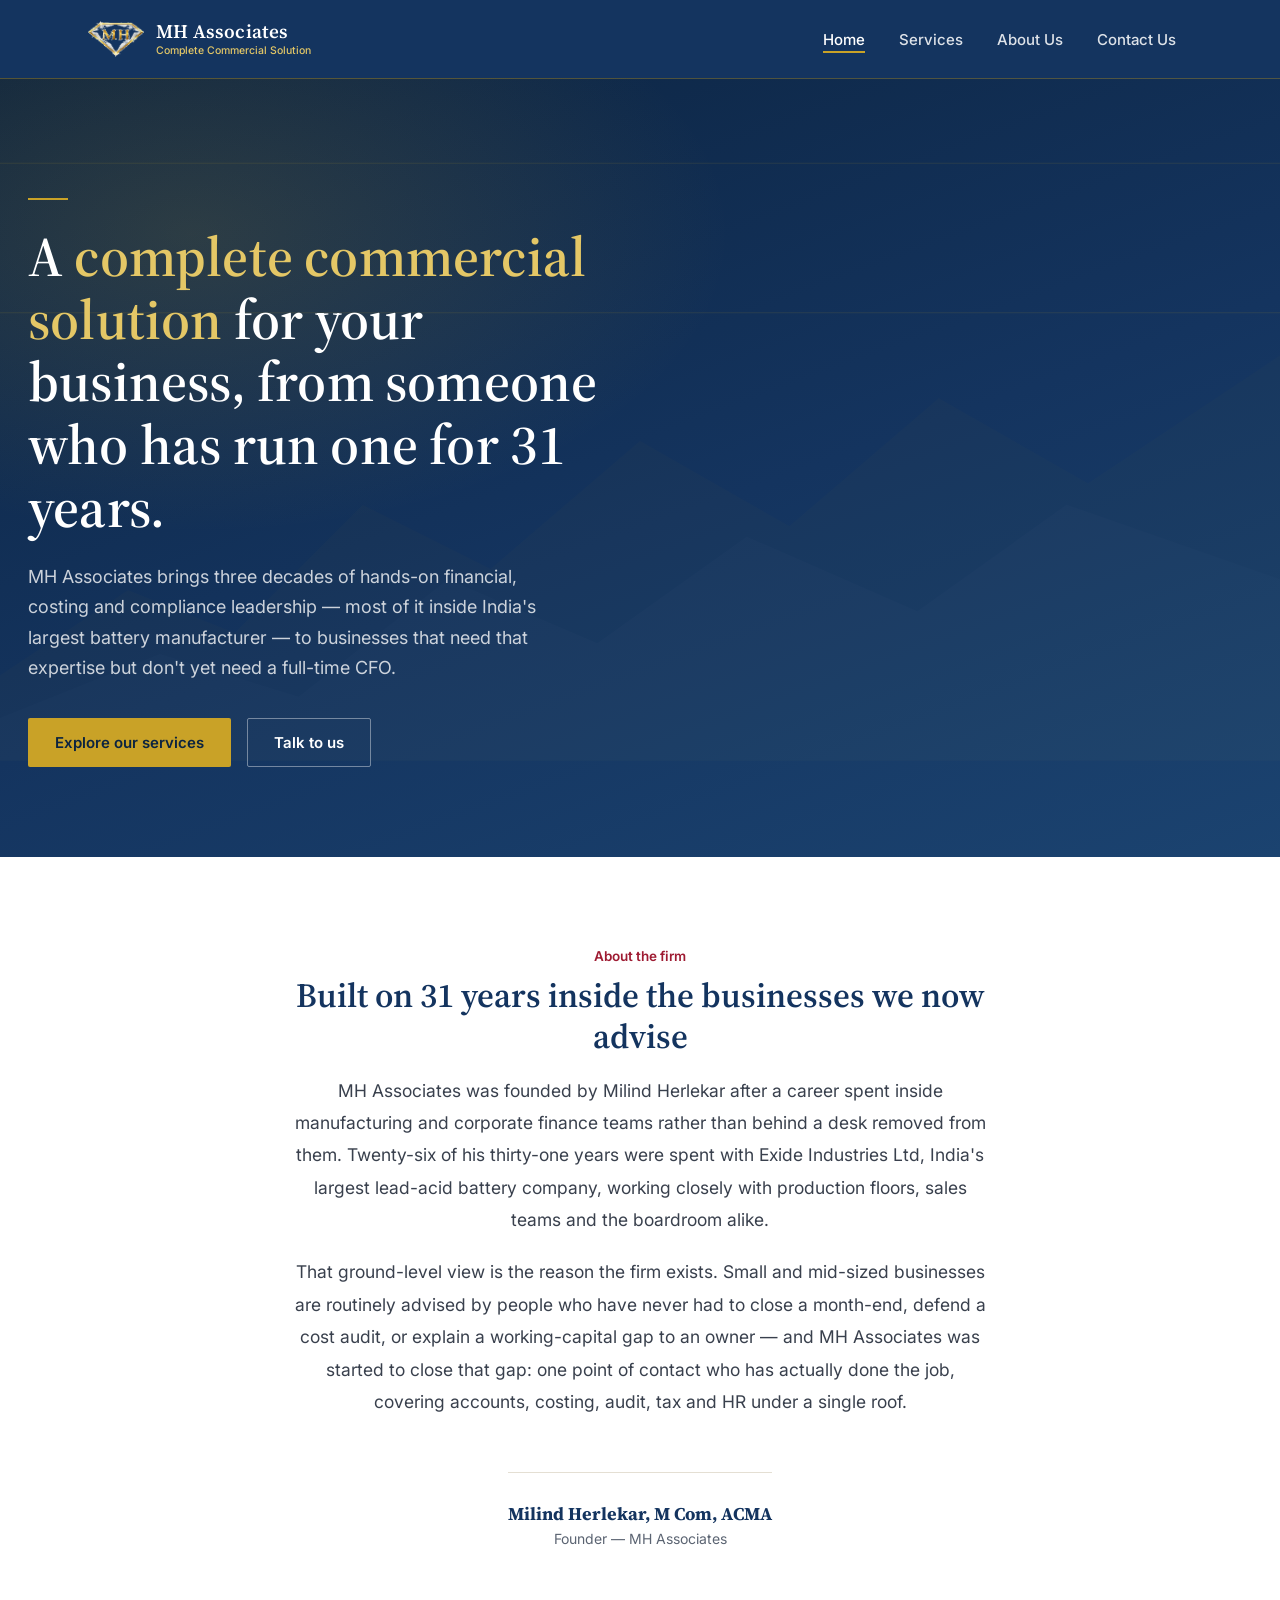
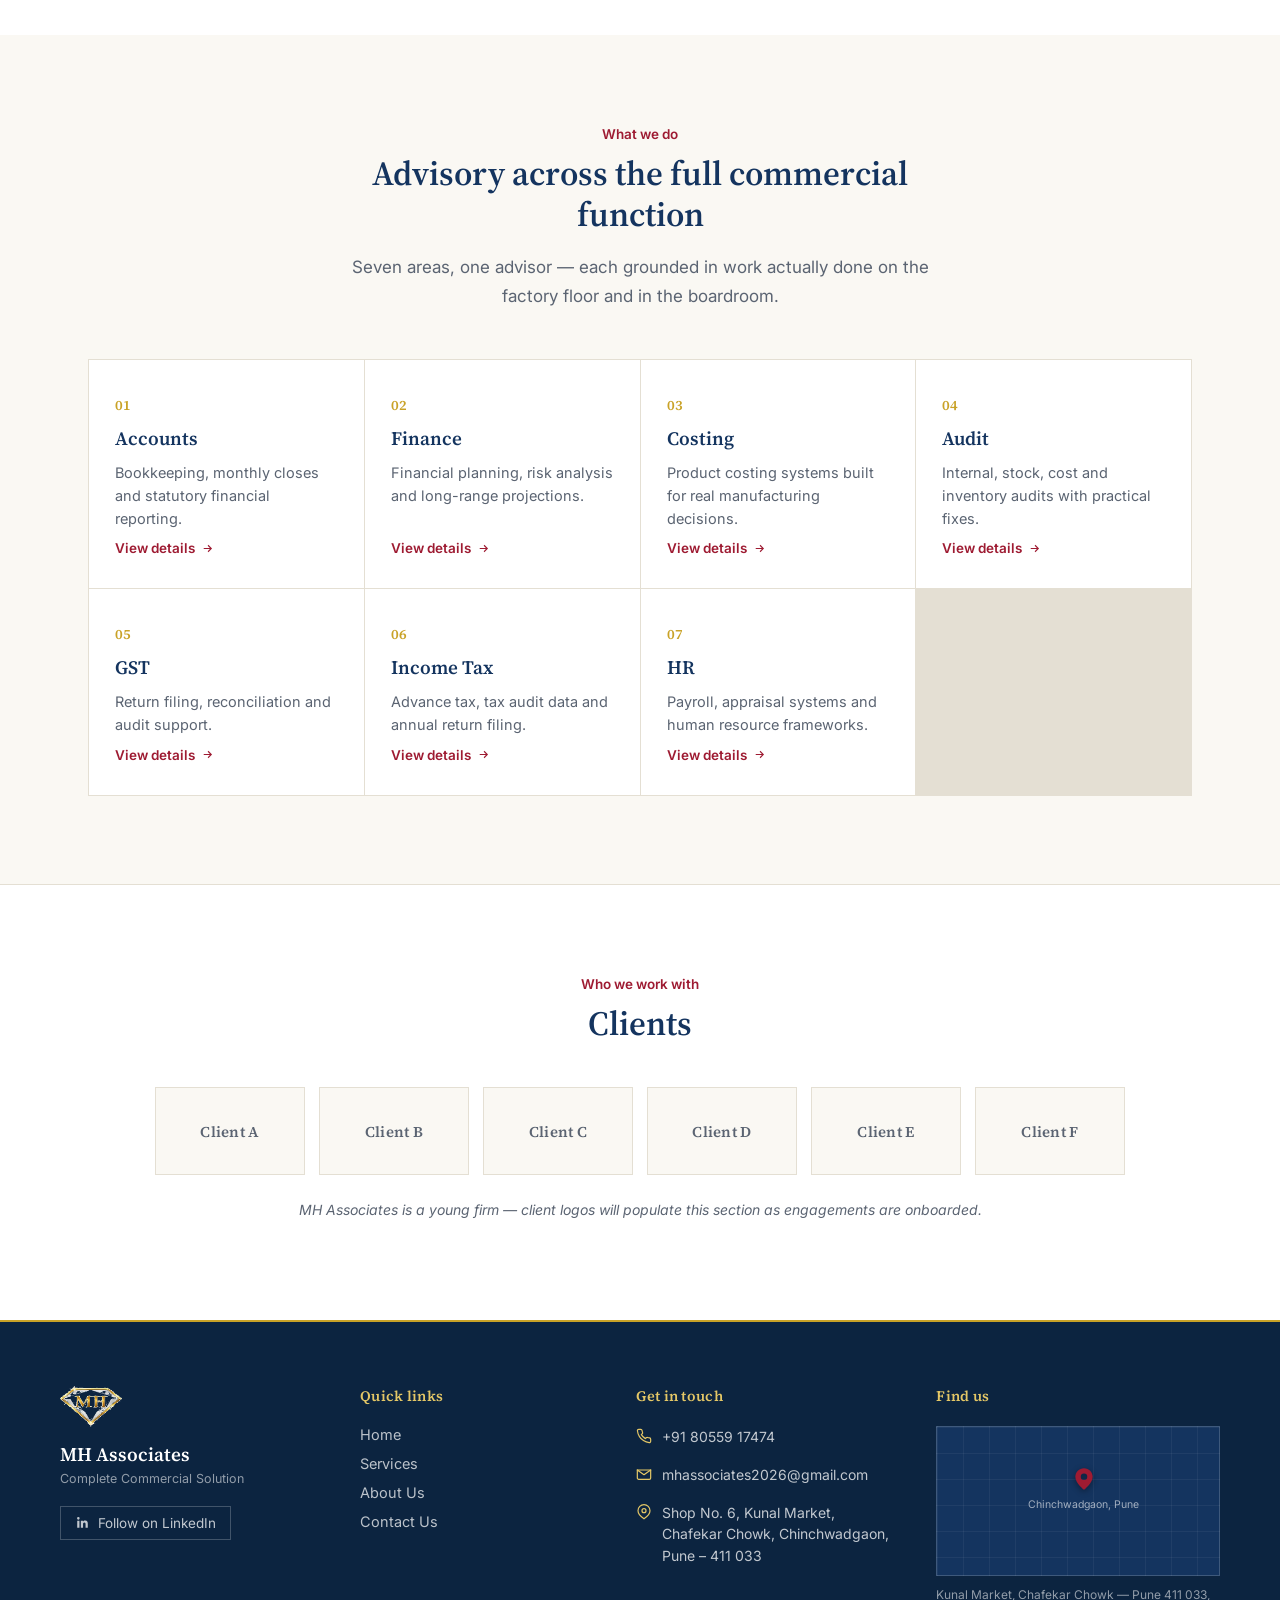
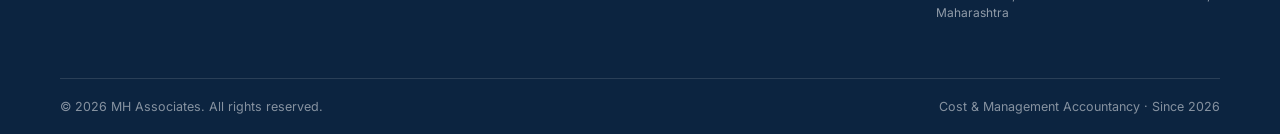
==== index.html @ 23676047 "Add files via upload" ====
<!DOCTYPE html>
<html lang="en">
<head>
<meta charset="UTF-8">
<meta name="viewport" content="width=device-width, initial-scale=1, viewport-fit=cover">
<title>MH Associates — Complete Commercial Solution</title>
<link rel="preconnect" href="https://fonts.googleapis.com">
<link rel="preconnect" href="https://fonts.gstatic.com" crossorigin>
<link href="https://fonts.googleapis.com/css2?family=Source+Serif+4:opsz,wght@8..60,400;8..60,500;8..60,600;8..60,700&family=Inter:wght@400;500;600;700&display=swap" rel="stylesheet">
<style>
  :root{
    --navy:#14345F;
    --navy-deep:#0C2440;
    --red:#9E1B32;
    --gold:#C9A227;
    --gold-light:#E4C766;
    --cream:#FAF8F3;
    --paper:#FFFFFF;
    --ink:#1F2430;
    --muted:#5B6472;
    --line:#E4DFD3;
    --serif:'Source Serif 4', Georgia, serif;
    --sans:'Inter', -apple-system, BlinkMacSystemFont, sans-serif;
    color-scheme: light;
  }
  *{box-sizing:border-box;}
  html{scroll-behavior:smooth; scroll-padding-top:88px;}
  body{
    margin:0;
    font-family:var(--sans);
    background:var(--cream);
    color:var(--ink);
    padding-top:env(safe-area-inset-top,0px);
    padding-bottom:env(safe-area-inset-bottom,0px);
  }
  img{max-width:100%; display:block;}
  a{color:inherit; text-decoration:none;}
  .container{max-width:1160px; margin:0 auto; padding:0 28px;}
  button{font-family:inherit; cursor:pointer;}

  /* ---------- HEADER ---------- */
  header.site-header{
    position:sticky; top:0; z-index:100;
    background:var(--navy);
    padding-top:env(safe-area-inset-top,0px);
    box-shadow:0 1px 0 rgba(201,162,39,.35);
  }
  .header-inner{
    display:flex; align-items:center; justify-content:space-between;
    height:78px;
  }
  .brand{display:flex; align-items:center; gap:12px;}
  .brand-mark{width:56px; height:auto; flex-shrink:0; object-fit:contain;}
  .brand-text{display:flex; flex-direction:column; line-height:1.05;}
  .brand-text .fname{font-family:var(--serif); font-weight:600; font-size:19px; color:#fff; letter-spacing:.2px;}
  .brand-text .ftag{font-size:10.5px; color:var(--gold-light); margin-top:3px; font-weight:500;}

  nav.main-nav{display:flex; align-items:center; gap:2px;}
  nav.main-nav a{
    color:rgba(255,255,255,.86);
    font-size:15px; font-weight:500;
    padding:10px 16px;
    border-radius:2px;
    position:relative;
    transition:color .18s ease;
  }
  nav.main-nav a::after{
    content:"";
    position:absolute; left:16px; right:16px; bottom:6px; height:2px;
    background:var(--gold);
    transform:scaleX(0); transform-origin:left;
    transition:transform .22s ease;
  }
  nav.main-nav a:hover{color:#fff;}
  nav.main-nav a:hover::after{transform:scaleX(1);}
  nav.main-nav a.active{color:#fff;}
  nav.main-nav a.active::after{transform:scaleX(1);}

  .nav-toggle{
    display:none; background:none; border:none; width:40px; height:40px;
    position:relative;
  }
  .nav-toggle span, .nav-toggle span::before, .nav-toggle span::after{
    content:""; position:absolute; left:8px; right:8px; height:2px; background:#fff;
    transition:transform .2s ease, opacity .2s ease;
  }
  .nav-toggle span{top:19px;}
  .nav-toggle span::before{top:-7px;}
  .nav-toggle span::after{top:7px;}
  .nav-toggle.open span{background:transparent;}
  .nav-toggle.open span::before{transform:translateY(7px) rotate(45deg);}
  .nav-toggle.open span::after{transform:translateY(-7px) rotate(-45deg);}

  @media (max-width:820px){
    nav.main-nav{
      display:flex; flex-direction:column; align-items:stretch; gap:0;
      position:absolute; top:78px; left:0; right:0;
      background:var(--navy-deep);
      max-height:0; overflow:hidden;
      transition:max-height .28s ease;
      border-top:1px solid rgba(201,162,39,.25);
    }
    nav.main-nav.open{max-height:320px;}
    nav.main-nav a{padding:16px 28px; border-bottom:1px solid rgba(255,255,255,.06);}
    nav.main-nav a::after{display:none;}
    .nav-toggle{display:block;}
  }

  /* ---------- PAGES ---------- */
  .page{display:none;}
  .page.active{display:block; animation:fadein .35s ease;}
  @keyframes fadein{from{opacity:0; transform:translateY(6px);} to{opacity:1; transform:translateY(0);}}

  section{padding:88px 0;}
  .eyebrow-free-heading{
    font-family:var(--serif); font-weight:600; color:var(--navy);
    font-size:34px; line-height:1.2; margin:0 0 18px;
  }
  .lede{color:var(--muted); font-size:17px; line-height:1.7; max-width:640px;}
  .center{text-align:center; margin-left:auto; margin-right:auto;}
  .rule-gold{width:56px; height:3px; background:var(--gold); border:none; margin:22px auto;}
  .rule-gold.left{margin-left:0;}

  /* ---------- HOME: HERO ---------- */
  .hero{
    position:relative;
    min-height:min(640px, 92vh);
    display:flex; align-items:center;
    padding:0;
    overflow:hidden;
    background:
      radial-gradient(ellipse 900px 500px at 15% 20%, rgba(201,162,39,.16), transparent 60%),
      linear-gradient(160deg, var(--navy-deep) 0%, var(--navy) 55%, #1B4370 100%);
  }
  .hero-motif{position:absolute; inset:0; opacity:.55; pointer-events:none;}
  .hero-content{position:relative; z-index:2; max-width:680px; padding:120px 28px 90px;}
  .hero-eyebrow-mark{width:40px; height:2px; background:var(--gold); margin-bottom:26px;}
  .hero h1{
    font-family:var(--serif); font-weight:600; color:#fff;
    font-size:clamp(34px, 5.4vw, 56px); line-height:1.12; margin:0 0 22px; letter-spacing:.2px;
  }
  .hero h1 em{font-style:normal; color:var(--gold-light);}
  .hero p{color:rgba(255,255,255,.78); font-size:18px; line-height:1.7; max-width:520px; margin:0 0 34px;}
  .btn-row{display:flex; gap:16px; flex-wrap:wrap;}
  .btn{
    display:inline-flex; align-items:center; gap:8px;
    padding:14px 26px; font-size:15px; font-weight:600;
    border-radius:2px; border:1px solid transparent; transition:all .2s ease;
  }
  .btn-gold{background:var(--gold); color:var(--navy-deep);}
  .btn-gold:hover{background:var(--gold-light);}
  .btn-outline{border-color:rgba(255,255,255,.4); color:#fff;}
  .btn-outline:hover{border-color:#fff; background:rgba(255,255,255,.08);}

  /* ---------- ABOUT (home strip) ---------- */
  .about-strip{background:var(--paper);}
  .about-strip .inner{max-width:760px; margin:0 auto; text-align:center;}
  .about-strip p{font-size:17.5px; line-height:1.85; color:#39404D; margin:0 0 20px;}
  .founder-line{
    margin-top:34px; padding-top:28px; border-top:1px solid var(--line);
    display:inline-flex; flex-direction:column; gap:4px;
  }
  .founder-line strong{font-family:var(--serif); color:var(--navy); font-size:18px;}
  .founder-line span{color:var(--muted); font-size:14px;}

  /* ---------- SERVICES OVERVIEW (home) ---------- */
  .services-overview{background:var(--cream);}
  .svc-grid{
    display:grid; grid-template-columns:repeat(auto-fit, minmax(220px,1fr));
    gap:1px; background:var(--line);
    border:1px solid var(--line); margin-top:48px;
  }
  .svc-card{
    background:var(--paper); padding:32px 26px;
    border-top:3px solid transparent;
    transition:border-color .2s ease, background .2s ease;
    display:flex; flex-direction:column; gap:10px;
  }
  .svc-card:hover{border-top-color:var(--gold); background:#FEFDFA;}
  .svc-num{font-family:var(--serif); color:var(--gold); font-size:14px; font-weight:600;}
  .svc-card h3{font-family:var(--serif); font-size:19px; color:var(--navy); margin:0; font-weight:600;}
  .svc-card p{font-size:14.5px; color:var(--muted); line-height:1.6; margin:0; flex-grow:1;}
  .svc-card .go{font-size:13.5px; font-weight:600; color:var(--red); display:inline-flex; align-items:center; gap:6px;}
  .svc-card .go svg{width:13px; height:13px; transition:transform .18s ease;}
  .svc-card:hover .go svg{transform:translateX(3px);}

  /* ---------- CLIENTS ---------- */
  .clients{background:var(--paper); border-top:1px solid var(--line);}
  .client-row{
    display:flex; flex-wrap:wrap; justify-content:center; gap:14px; margin-top:44px;
  }
  .client-mark{
    width:150px; height:88px; border:1px solid var(--line);
    display:flex; align-items:center; justify-content:center;
    color:var(--muted); font-family:var(--serif); font-weight:600; font-size:15px;
    background:var(--cream); letter-spacing:.3px;
  }
  .clients-note{color:var(--muted); font-size:14px; margin-top:26px; font-style:italic;}

  /* ---------- SERVICES PAGE ---------- */
  .page-hero{
    background:linear-gradient(160deg, var(--navy-deep), var(--navy));
    padding:74px 0 54px; text-align:center;
  }
  .page-hero h1{font-family:var(--serif); color:#fff; font-size:clamp(30px,4vw,44px); margin:0 0 14px; font-weight:600;}
  .page-hero p{color:rgba(255,255,255,.72); max-width:560px; margin:0 auto; font-size:16.5px; line-height:1.65;}

  .service-detail-grid{
    display:grid; grid-template-columns:260px 1fr; gap:52px; align-items:start;
  }
  @media (max-width:760px){ .service-detail-grid{grid-template-columns:1fr;} }
  .service-nav{position:sticky; top:100px; display:flex; flex-direction:column; gap:2px;}
  .service-nav button{
    text-align:left; background:none; border:none; border-left:3px solid var(--line);
    padding:11px 16px; font-size:14.5px; color:var(--muted); font-weight:500;
    transition:all .18s ease;
  }
  .service-nav button:hover{color:var(--navy); border-left-color:var(--gold-light);}
  .service-nav button.active{color:var(--navy); border-left-color:var(--red); font-weight:600; background:var(--paper);}

  .service-panel{display:none;}
  .service-panel.active{display:block; animation:fadein .3s ease;}
  .service-panel h2{font-family:var(--serif); color:var(--navy); font-size:27px; margin:0 0 8px; font-weight:600;}
  .service-panel .svc-sub{color:var(--red); font-size:13.5px; font-weight:600; margin-bottom:20px; display:block;}
  .service-panel ul{margin:0; padding:0; list-style:none; display:flex; flex-direction:column; gap:11px;}
  .service-panel li{
    padding-left:22px; position:relative; color:#39404D; font-size:15px; line-height:1.6;
  }
  .service-panel li::before{
    content:""; position:absolute; left:0; top:9px; width:6px; height:6px; background:var(--gold);
  }

  /* ---------- ABOUT US PAGE ---------- */
  .founder-grid{display:grid; grid-template-columns:280px 1fr; gap:60px; align-items:start;}
  @media (max-width:760px){ .founder-grid{grid-template-columns:1fr;} }
  .founder-photo{
    width:100%; aspect-ratio:4/5; background:linear-gradient(150deg, var(--navy), var(--navy-deep));
    display:flex; align-items:center; justify-content:center; position:relative; overflow:hidden;
    border:1px solid var(--line);
  }
  .founder-photo svg{width:62%; height:62%; opacity:.92;}
  .founder-photo::after{
    content:""; position:absolute; left:0; right:0; bottom:0; height:5px; background:var(--gold);
  }
  .founder-name{font-family:var(--serif); font-size:29px; color:var(--navy); font-weight:600; margin:0 0 4px;}
  .founder-title{color:var(--red); font-weight:600; font-size:15px; margin:0 0 26px;}
  .cred-row{display:flex; gap:28px; flex-wrap:wrap; margin:26px 0 30px; padding:22px 0; border-top:1px solid var(--line); border-bottom:1px solid var(--line);}
  .cred{display:flex; flex-direction:column; gap:2px;}
  .cred .n{font-family:var(--serif); font-size:24px; color:var(--navy); font-weight:600;}
  .cred .l{font-size:12.5px; color:var(--muted); text-transform:none;}
  .about-page-body p{font-size:16px; line-height:1.85; color:#39404D; margin:0 0 18px;}
  .expertise-list{display:grid; grid-template-columns:1fr 1fr; gap:10px 28px; margin-top:8px;}
  @media (max-width:500px){ .expertise-list{grid-template-columns:1fr;} }
  .expertise-list div{
    padding:10px 0 10px 20px; border-left:2px solid var(--gold-light); font-size:14.5px; color:#39404D;
  }

  /* ---------- CONTACT PAGE ---------- */
  .contact-grid{display:grid; grid-template-columns:1fr 1.15fr; gap:56px; align-items:start;}
  @media (max-width:820px){ .contact-grid{grid-template-columns:1fr;} }
  .contact-card{
    background:var(--paper); border:1px solid var(--line); padding:30px;
    display:flex; gap:16px; align-items:flex-start; margin-bottom:16px;
  }
  .contact-card svg{width:22px; height:22px; color:var(--red); flex-shrink:0; margin-top:2px;}
  .contact-card h4{margin:0 0 5px; font-family:var(--serif); font-size:16px; color:var(--navy); font-weight:600;}
  .contact-card p, .contact-card a{margin:0; font-size:14.5px; color:var(--muted); line-height:1.55;}
  .contact-card a:hover{color:var(--red);}

  form.msg-form{background:var(--paper); border:1px solid var(--line); padding:36px;}
  .field{margin-bottom:20px;}
  .field label{display:block; font-size:13px; font-weight:600; color:var(--navy); margin-bottom:7px;}
  .field input, .field textarea{
    width:100%; border:1px solid var(--line); background:var(--cream);
    padding:12px 14px; font-family:var(--sans); font-size:14.5px; color:var(--ink);
    transition:border-color .18s ease;
  }
  .field input:focus, .field textarea:focus{outline:none; border-color:var(--navy);}
  .field textarea{resize:vertical; min-height:110px;}
  .form-row{display:grid; grid-template-columns:1fr 1fr; gap:18px;}
  @media (max-width:480px){ .form-row{grid-template-columns:1fr;} }
  .submit-btn{
    background:var(--navy); color:#fff; border:none; padding:14px 30px; font-size:15px; font-weight:600;
    transition:background .2s ease;
  }
  .submit-btn:hover{background:var(--navy-deep);}
  .form-note{font-size:12.5px; color:var(--muted); margin-top:14px; line-height:1.6;}
  .success-msg{
    display:none; background:#F3F7EE; border:1px solid #BFD8A8; color:#3B5C22;
    padding:16px 18px; font-size:14px; margin-bottom:20px;
  }
  .success-msg.show{display:block;}

  /* ---------- FOOTER ---------- */
  footer.site-footer{background:var(--navy-deep); color:rgba(255,255,255,.82); margin-top:0;}
  .footer-top{border-top:2px solid var(--gold); }
  .footer-grid{
    display:grid; grid-template-columns:1.1fr 1fr 1.1fr 1.2fr; gap:40px;
    padding:64px 0 44px;
  }
  @media (max-width:900px){ .footer-grid{grid-template-columns:1fr 1fr; row-gap:44px;} }
  @media (max-width:520px){ .footer-grid{grid-template-columns:1fr;} }
  .footer-grid h5{
    font-family:var(--serif); font-size:14.5px; color:var(--gold-light); font-weight:600;
    margin:0 0 20px; letter-spacing:.3px;
  }
  .foot-brand-mark{width:62px; height:auto; margin-bottom:14px; object-fit:contain;}
  .foot-firm-name{font-family:var(--serif); font-size:19px; color:#fff; font-weight:600; margin-bottom:4px;}
  .foot-firm-tag{font-size:12.5px; color:rgba(255,255,255,.55); margin-bottom:20px;}
  .li-link{
    display:inline-flex; align-items:center; gap:8px; font-size:13.5px; color:rgba(255,255,255,.75);
    border:1px solid rgba(255,255,255,.22); padding:8px 14px; transition:all .18s ease;
  }
  .li-link:hover{border-color:var(--gold); color:var(--gold-light);}
  .li-link svg{width:15px; height:15px;}
  .foot-links{display:flex; flex-direction:column; gap:12px;}
  .foot-links a{font-size:14.5px; color:rgba(255,255,255,.72); transition:color .18s ease;}
  .foot-links a:hover{color:var(--gold-light);}
  .foot-contact-item{display:flex; gap:10px; margin-bottom:16px; align-items:flex-start;}
  .foot-contact-item svg{width:16px; height:16px; color:var(--gold-light); flex-shrink:0; margin-top:2px;}
  .foot-contact-item a, .foot-contact-item span{font-size:14px; color:rgba(255,255,255,.75); line-height:1.55;}
  .foot-map{
    border:1px solid rgba(255,255,255,.18); height:150px; position:relative; overflow:hidden;
    background:
      linear-gradient(rgba(255,255,255,.05) 1px, transparent 1px) 0 0/26px 26px,
      linear-gradient(90deg, rgba(255,255,255,.05) 1px, transparent 1px) 0 0/26px 26px,
      var(--navy);
  }
  .foot-map .pin{
    position:absolute; left:52%; top:46%; transform:translate(-50%,-100%);
  }
  .foot-map .pin svg{width:26px; height:26px; color:var(--red); filter:drop-shadow(0 2px 3px rgba(0,0,0,.4));}
  .foot-map .pin-label{
    position:absolute; left:50%; top:100%; transform:translateX(-50%);
    font-size:10.5px; white-space:nowrap; color:rgba(255,255,255,.6); margin-top:2px;
  }
  .foot-map-caption{font-size:12px; color:rgba(255,255,255,.55); margin-top:10px; line-height:1.5;}
  .footer-bottom{
    border-top:1px solid rgba(255,255,255,.12); padding:20px 0;
    display:flex; justify-content:space-between; flex-wrap:wrap; gap:10px;
    font-size:12.5px; color:rgba(255,255,255,.5);
  }

  @media (max-width:600px){
    section{padding:60px 0;}
    .hero-content{padding:100px 22px 70px;}
  }
</style>
</head>
<body>

<!-- ============ HEADER ============ -->
<header class="site-header">
  <div class="container header-inner">
    <a href="#/home" class="brand" data-link>
      <img class="brand-mark" src="[data-uri]" alt="MH Associates logo">
      <span class="brand-text">
        <span class="fname">MH Associates</span>
        <span class="ftag">Complete Commercial Solution</span>
      </span>
    </a>

    <button class="nav-toggle" id="navToggle" aria-label="Toggle navigation"><span></span></button>

    <nav class="main-nav" id="mainNav">
      <a href="#/home" data-link data-page="home">Home</a>
      <a href="#/services" data-link data-page="services">Services</a>
      <a href="#/about" data-link data-page="about">About Us</a>
      <a href="#/contact" data-link data-page="contact">Contact Us</a>
    </nav>
  </div>
</header>

<main>

  <!-- ============ HOME PAGE ============ -->
  <div class="page" id="page-home">

    <section class="hero" style="padding:0;">
      <svg class="hero-motif" viewBox="0 0 1200 640" preserveAspectRatio="xMidYMid slice" xmlns="http://www.w3.org/2000/svg">
        <g opacity="0.5">
          <path d="M0 560 L120 480 L220 520 L340 400 L460 460 L600 340 L740 420 L880 300 L1020 380 L1200 260 L1200 640 L0 640 Z" fill="rgba(201,162,39,0.08)"/>
          <path d="M0 600 L150 540 L280 580 L420 470 L560 530 L700 430 L860 500 L1000 400 L1200 470 L1200 640 L0 640 Z" fill="rgba(255,255,255,0.04)"/>
        </g>
        <g stroke="rgba(201,162,39,0.22)" stroke-width="1">
          <line x1="0" y1="80" x2="1200" y2="80"/>
          <line x1="0" y1="220" x2="1200" y2="220"/>
        </g>
      </svg>
      <div class="hero-content">
        <div class="hero-eyebrow-mark"></div>
        <h1>A <em>complete commercial solution</em> for your business, from someone who has run one for 31 years.</h1>
        <p>MH Associates brings three decades of hands-on financial, costing and compliance leadership — most of it inside India's largest battery manufacturer — to businesses that need that expertise but don't yet need a full-time CFO.</p>
        <div class="btn-row">
          <a href="#/services" data-link class="btn btn-gold">Explore our services</a>
          <a href="#/contact" data-link class="btn btn-outline">Talk to us</a>
        </div>
      </div>
    </section>

    <section class="about-strip">
      <div class="container inner">
        <span style="color:var(--red); font-weight:600; font-size:13.5px;">About the firm</span>
        <h2 class="eyebrow-free-heading" style="margin-top:10px;">Built on 31 years inside the businesses we now advise</h2>
        <p>MH Associates was founded by Milind Herlekar after a career spent inside manufacturing and corporate finance teams rather than behind a desk removed from them. Twenty-six of his thirty-one years were spent with Exide Industries Ltd, India's largest lead-acid battery company, working closely with production floors, sales teams and the boardroom alike.</p>
        <p>That ground-level view is the reason the firm exists. Small and mid-sized businesses are routinely advised by people who have never had to close a month-end, defend a cost audit, or explain a working-capital gap to an owner — and MH Associates was started to close that gap: one point of contact who has actually done the job, covering accounts, costing, audit, tax and HR under a single roof.</p>
        <div class="founder-line">
          <strong>Milind Herlekar, M Com, ACMA</strong>
          <span>Founder — MH Associates</span>
        </div>
      </div>
    </section>

    <section class="services-overview">
      <div class="container">
        <div class="center" style="max-width:600px;">
          <span style="color:var(--red); font-weight:600; font-size:13.5px;">What we do</span>
          <h2 class="eyebrow-free-heading" style="margin-top:10px;">Advisory across the full commercial function</h2>
          <p class="lede center">Seven areas, one advisor — each grounded in work actually done on the factory floor and in the boardroom.</p>
        </div>
        <div class="svc-grid" id="homeServiceGrid"></div>
      </div>
    </section>

    <section class="clients">
      <div class="container center">
        <span style="color:var(--red); font-weight:600; font-size:13.5px;">Who we work with</span>
        <h2 class="eyebrow-free-heading" style="margin-top:10px;">Clients</h2>
        <div class="client-row" id="clientRow"></div>
        <p class="clients-note">MH Associates is a young firm — client logos will populate this section as engagements are onboarded.</p>
      </div>
    </section>

  </div>

  <!-- ============ SERVICES PAGE ============ -->
  <div class="page" id="page-services">
    <div class="page-hero">
      <div class="container">
        <h1>Advisory services</h1>
        <p>Seven functional areas, covered end to end — from day-to-day bookkeeping to board-level financial strategy.</p>
      </div>
    </div>
    <section>
      <div class="container service-detail-grid">
        <div class="service-nav" id="serviceNav"></div>
        <div id="servicePanels"></div>
      </div>
    </section>
  </div>

  <!-- ============ ABOUT US PAGE ============ -->
  <div class="page" id="page-about">
    <div class="page-hero">
      <div class="container">
        <h1>About the founder</h1>
        <p>Three decades of industrial and commercial experience, now available to businesses that need it most.</p>
      </div>
    </div>
    <section>
      <div class="container founder-grid">
        <div>
          <div class="founder-photo">
            <svg viewBox="0 0 100 100" fill="none" xmlns="http://www.w3.org/2000/svg">
              <circle cx="50" cy="38" r="18" stroke="#E4C766" stroke-width="2.5"/>
              <path d="M18 92 C18 68 32 56 50 56 C68 56 82 68 82 92" stroke="#E4C766" stroke-width="2.5" fill="none"/>
            </svg>
          </div>
        </div>
        <div class="about-page-body">
          <h2 class="founder-name">Milind Herlekar</h2>
          <p class="founder-title">Founder, MH Associates — Cost &amp; Management Accountant (CMA)</p>

          <div class="cred-row">
            <div class="cred"><span class="n">31+</span><span class="l">years of industrial &amp; commercial experience</span></div>
            <div class="cred"><span class="n">26</span><span class="l">years with Exide Industries Ltd</span></div>
            <div class="cred"><span class="n">M Com</span><span class="l">postgraduate in Commerce</span></div>
            <div class="cred"><span class="n">ACMA</span><span class="l">Institute of Cost Accountants of India</span></div>
          </div>

          <p>Milind Herlekar is a postgraduate in Commerce (M Com) and a member of the Institute of Cost Accountants of India (CMA), with more than 31 years of industrial and commercial experience — the majority of it with listed entities, including 26 years with Exide Industries Ltd, India's number one lead-acid battery company.</p>
          <p>Across that career, he worked closely with manufacturing, sales and corporate teams simultaneously, building a practical, ground-level understanding of how each function actually operates — not just how it appears on a balance sheet. MH Associates was founded to bring that same closeness to the businesses it advises.</p>

          <h3 style="font-family:var(--serif); color:var(--navy); font-size:19px; margin:34px 0 6px;">Areas of expertise</h3>
          <div class="expertise-list">
            <div>Financial accounting &amp; statutory audit</div>
            <div>Product costing &amp; cost control</div>
            <div>Internal audit &amp; internal controls</div>
            <div>Stock audit &amp; inventory control</div>
            <div>Cost audit &amp; compliance</div>
            <div>Financial planning &amp; analysis</div>
            <div>GST &amp; income tax</div>
            <div>Corporate MIS &amp; management dashboards</div>
            <div>SWOT analysis &amp; strategic planning</div>
            <div>Vision-to-KRA execution</div>
            <div>Human resource functions</div>
            <div>Customised commercial assignments</div>
          </div>
        </div>
      </div>
    </section>
  </div>

  <!-- ============ CONTACT PAGE ============ -->
  <div class="page" id="page-contact">
    <div class="page-hero">
      <div class="container">
        <h1>Contact us</h1>
        <p>Tell us a little about your business and what you need — we typically respond within a working day.</p>
      </div>
    </div>
    <section>
      <div class="container contact-grid">
        <div>
          <div class="contact-card">
            <svg viewBox="0 0 24 24" fill="none" stroke="currentColor" stroke-width="1.8"><path d="M22 16.92v3a2 2 0 0 1-2.18 2 19.79 19.79 0 0 1-8.63-3.07 19.5 19.5 0 0 1-6-6 19.79 19.79 0 0 1-3.07-8.67A2 2 0 0 1 4.11 2h3a2 2 0 0 1 2 1.72c.127.96.362 1.903.7 2.81a2 2 0 0 1-.45 2.11L8.09 9.91a16 16 0 0 0 6 6l1.27-1.27a2 2 0 0 1 2.11-.45c.907.338 1.85.573 2.81.7A2 2 0 0 1 22 16.92z"/></svg>
            <div>
              <h4>Phone</h4>
              <a href="tel:+918055917474">+91 80559 17474</a>
            </div>
          </div>
          <div class="contact-card">
            <svg viewBox="0 0 24 24" fill="none" stroke="currentColor" stroke-width="1.8"><path d="M4 4h16v16H4z" stroke="none"/><path d="M22 6l-10 7L2 6" stroke-linecap="round" stroke-linejoin="round"/><path d="M2 6h20v12a2 2 0 0 1-2 2H4a2 2 0 0 1-2-2V6z"/></svg>
            <div>
              <h4>Email</h4>
              <a href="mailto:mhassociates2026@gmail.com">mhassociates2026@gmail.com</a>
            </div>
          </div>
          <div class="contact-card">
            <svg viewBox="0 0 24 24" fill="none" stroke="currentColor" stroke-width="1.8"><path d="M21 10c0 6-9 12-9 12s-9-6-9-12a9 9 0 0 1 18 0z"/><circle cx="12" cy="10" r="3"/></svg>
            <div>
              <h4>Office</h4>
              <p>Shop Number 6, Kunal Market, Chafekar Chowk, Chinchwadgaon, Pune – 411 033</p>
            </div>
          </div>
        </div>

        <form class="msg-form" id="contactForm">
          <div class="success-msg" id="successMsg">Thanks — your message has been prepared. Your email app should now be open to send it through to us.</div>
          <div class="form-row">
            <div class="field">
              <label for="cf-name">Full name</label>
              <input type="text" id="cf-name" required placeholder="Your name">
            </div>
            <div class="field">
              <label for="cf-phone">Mobile number</label>
              <input type="tel" id="cf-phone" required placeholder="+91 XXXXX XXXXX">
            </div>
          </div>
          <div class="field">
            <label for="cf-email">Email address</label>
            <input type="email" id="cf-email" required placeholder="you@company.com">
          </div>
          <div class="field">
            <label for="cf-msg">Your query</label>
            <textarea id="cf-msg" required placeholder="Tell us briefly what you need help with"></textarea>
          </div>
          <button type="submit" class="submit-btn">Send message</button>
          <p class="form-note">This form opens your email app with the details pre-filled, addressed to mhassociates2026@gmail.com — nothing is sent from this page directly.</p>
        </form>
      </div>
    </section>
  </div>

</main>

<!-- ============ FOOTER ============ -->
<footer class="site-footer">
  <div class="footer-top">
    <div class="container footer-grid">

      <div>
        <img class="foot-brand-mark" src="[data-uri]" alt="MH Associates logo">
        <div class="foot-firm-name">MH Associates</div>
        <div class="foot-firm-tag">Complete Commercial Solution</div>
        <a href="https://www.linkedin.com" target="_blank" rel="noopener" class="li-link">
          <svg viewBox="0 0 24 24" fill="currentColor"><path d="M20.45 20.45h-3.55v-5.57c0-1.33-.02-3.04-1.85-3.04-1.86 0-2.15 1.45-2.15 2.95v5.66H9.35V9h3.41v1.56h.05c.48-.9 1.64-1.85 3.37-1.85 3.6 0 4.27 2.37 4.27 5.45v6.29zM5.34 7.43a2.06 2.06 0 1 1 0-4.12 2.06 2.06 0 0 1 0 4.12zM7.12 20.45H3.56V9h3.56v11.45z"/></svg>
          Follow on LinkedIn
        </a>
      </div>

      <div>
        <h5>Quick links</h5>
        <div class="foot-links">
          <a href="#/home" data-link>Home</a>
          <a href="#/services" data-link>Services</a>
          <a href="#/about" data-link>About Us</a>
          <a href="#/contact" data-link>Contact Us</a>
        </div>
      </div>

      <div>
        <h5>Get in touch</h5>
        <div class="foot-contact-item">
          <svg viewBox="0 0 24 24" fill="none" stroke="currentColor" stroke-width="1.8"><path d="M22 16.92v3a2 2 0 0 1-2.18 2 19.79 19.79 0 0 1-8.63-3.07 19.5 19.5 0 0 1-6-6 19.79 19.79 0 0 1-3.07-8.67A2 2 0 0 1 4.11 2h3a2 2 0 0 1 2 1.72c.127.96.362 1.903.7 2.81a2 2 0 0 1-.45 2.11L8.09 9.91a16 16 0 0 0 6 6l1.27-1.27a2 2 0 0 1 2.11-.45c.907.338 1.85.573 2.81.7A2 2 0 0 1 22 16.92z"/></svg>
          <a href="tel:+918055917474">+91 80559 17474</a>
        </div>
        <div class="foot-contact-item">
          <svg viewBox="0 0 24 24" fill="none" stroke="currentColor" stroke-width="1.8"><path d="M22 6l-10 7L2 6" stroke-linecap="round" stroke-linejoin="round"/><path d="M2 6h20v12a2 2 0 0 1-2 2H4a2 2 0 0 1-2-2V6z"/></svg>
          <a href="mailto:mhassociates2026@gmail.com">mhassociates2026@gmail.com</a>
        </div>
        <div class="foot-contact-item">
          <svg viewBox="0 0 24 24" fill="none" stroke="currentColor" stroke-width="1.8"><path d="M21 10c0 6-9 12-9 12s-9-6-9-12a9 9 0 0 1 18 0z"/><circle cx="12" cy="10" r="3"/></svg>
          <span>Shop No. 6, Kunal Market, Chafekar Chowk, Chinchwadgaon, Pune – 411 033</span>
        </div>
      </div>

      <div>
        <h5>Find us</h5>
        <div class="foot-map">
          <div class="pin">
            <svg viewBox="0 0 24 24" fill="currentColor"><path d="M12 2C7.6 2 4 5.6 4 10c0 6 8 12 8 12s8-6 8-12c0-4.4-3.6-8-8-8zm0 11a3 3 0 1 1 0-6 3 3 0 0 1 0 6z"/></svg>
            <div class="pin-label">Chinchwadgaon, Pune</div>
          </div>
        </div>
        <p class="foot-map-caption">Kunal Market, Chafekar Chowk — Pune 411 033, Maharashtra</p>
      </div>

    </div>
  </div>
  <div class="container footer-bottom">
    <span>© <span id="year"></span> MH Associates. All rights reserved.</span>
    <span>Cost &amp; Management Accountancy · Since 2026</span>
  </div>
</footer>

<script>
  // ---------- Data ----------
  const services = [
    {
      id: "accounts", num:"01", name:"Accounts",
      short:"Bookkeeping, monthly closes and statutory financial reporting.",
      body: [
        "Maintenance of accounting records",
        "Finalisation of monthly accounts",
        "Compiling monthly Profit & Loss Account, Balance Sheet and Cash Flow",
        "Review of cash-credit / term-loan usage and other treasury operations",
        "Support through statutory audit"
      ]
    },
    {
      id: "finance", num:"02", name:"Finance",
      short:"Financial planning, risk analysis and long-range projections.",
      body: [
        "Critical review of the organisation's financial position",
        "Identification of risks through financial analysis tools",
        "Time-bound action plans to mitigate identified risks",
        "Implementation and periodic review against targets",
        "Financial projections for the next 5 years",
        "SWOT analysis and vision-to-KRA execution planning"
      ]
    },
    {
      id: "costing", num:"03", name:"Costing",
      short:"Product costing systems built for real manufacturing decisions.",
      body: [
        "Identifying requirements for a product costing system",
        "Costing system implementation",
        "Compiling product-wise manufacturing cost",
        "Compiling product-wise profitability for management decisions",
        "Identifying cost-control areas and corresponding measures",
        "Implementing budgetary systems and forecasting",
        "Periodic review of cost controls and budgetary effectiveness"
      ]
    },
    {
      id: "audit", num:"04", name:"Audit",
      short:"Internal, stock, cost and inventory audits with practical fixes.",
      body: [
        "Internal audit across all functions and departments",
        "Study of commercial processes from material requirement to sales realisation",
        "Critical review of present internal-control procedures",
        "Identifying weak or missing controls, with recommendations",
        "Physical stock counting and books-vs-physical reconciliation",
        "Inventory ageing and obsolescence analysis",
        "Cost audit, compliance and filing of Cost Audit reports with the ROC"
      ]
    },
    {
      id: "gst", num:"05", name:"GST",
      short:"Return filing, reconciliation and audit support.",
      body: [
        "Compiling data for monthly GST returns",
        "Filing monthly, half-yearly and annual GST returns",
        "Recommending systems to avoid GST ITC mismatches",
        "Assistance during GST audits"
      ]
    },
    {
      id: "income-tax", num:"06", name:"Income Tax",
      short:"Advance tax, tax audit data and annual return filing.",
      body: [
        "Advance tax calculations",
        "Compiling data required for Tax Audit",
        "Filing of Annual Income Tax Return (ITR)"
      ]
    },
    {
      id: "hr", num:"07", name:"HR",
      short:"Payroll, appraisal systems and human resource frameworks.",
      body: [
        "Payroll processing",
        "Onboarding",
        "Training-need identification, individual and group training",
        "Designing and implementing a customised performance-appraisal system",
        "Succession planning",
        "Compiling HR policies, SOPs and frameworks",
        "Review of employee welfare programmes"
      ]
    }
  ];

  // ---------- Render: home service grid ----------
  const homeGrid = document.getElementById('homeServiceGrid');
  homeGrid.innerHTML = services.map(s => `
    <a href="#/services/${s.id}" data-link class="svc-card">
      <span class="svc-num">${s.num}</span>
      <h3>${s.name}</h3>
      <p>${s.short}</p>
      <span class="go">View details
        <svg viewBox="0 0 24 24" fill="none" stroke="currentColor" stroke-width="2"><path d="M5 12h14M13 6l6 6-6 6"/></svg>
      </span>
    </a>
  `).join('');

  // ---------- Render: client placeholder marks ----------
  const clientRow = document.getElementById('clientRow');
  const clientLetters = ['A','B','C','D','E','F'];
  clientRow.innerHTML = clientLetters.map(l => `<div class="client-mark">Client ${l}</div>`).join('');

  // ---------- Render: services page nav + panels ----------
  const serviceNav = document.getElementById('serviceNav');
  const servicePanels = document.getElementById('servicePanels');
  serviceNav.innerHTML = services.map((s,i) => `<button data-svc="${s.id}" class="${i===0?'active':''}">${s.num} — ${s.name}</button>`).join('');
  servicePanels.innerHTML = services.map((s,i) => `
    <div class="service-panel ${i===0?'active':''}" id="panel-${s.id}">
      <span class="svc-sub">Service ${s.num} of 07</span>
      <h2>${s.name}</h2>
      <ul>${s.body.map(b => `<li>${b}</li>`).join('')}</ul>
    </div>
  `).join('');

  function showServicePanel(id){
    document.querySelectorAll('.service-panel').forEach(p => p.classList.toggle('active', p.id === 'panel-'+id));
    document.querySelectorAll('.service-nav button').forEach(b => b.classList.toggle('active', b.dataset.svc === id));
  }
  serviceNav.querySelectorAll('button').forEach(btn => {
    btn.addEventListener('click', () => {
      location.hash = '#/services/' + btn.dataset.svc;
    });
  });

  // ---------- Router ----------
  const pages = ['home','services','about','contact'];
  function router(){
    let hash = location.hash.replace('#/', '') || 'home';
    let [pageId, sub] = hash.split('/');
    if(!pages.includes(pageId)) pageId = 'home';

    document.querySelectorAll('.page').forEach(p => p.classList.remove('active'));
    document.getElementById('page-' + pageId).classList.add('active');

    document.querySelectorAll('nav.main-nav a').forEach(a => {
      a.classList.toggle('active', a.dataset.page === pageId);
    });

    if(pageId === 'services' && sub){
      showServicePanel(sub);
    }

    window.scrollTo({top:0, behavior:'instant' in window ? 'instant' : 'auto'});

    // close mobile nav after navigating
    document.getElementById('mainNav').classList.remove('open');
    document.getElementById('navToggle').classList.remove('open');
  }
  window.addEventListener('hashchange', router);
  window.addEventListener('DOMContentLoaded', router);
  router();

  // ---------- Mobile nav toggle ----------
  const navToggle = document.getElementById('navToggle');
  const mainNav = document.getElementById('mainNav');
  navToggle.addEventListener('click', () => {
    navToggle.classList.toggle('open');
    mainNav.classList.toggle('open');
  });

  // ---------- Contact form (mailto fallback, no backend) ----------
  const form = document.getElementById('contactForm');
  const successMsg = document.getElementById('successMsg');
  form.addEventListener('submit', (e) => {
    e.preventDefault();
    const name = document.getElementById('cf-name').value.trim();
    const phone = document.getElementById('cf-phone').value.trim();
    const email = document.getElementById('cf-email').value.trim();
    const msg = document.getElementById('cf-msg').value.trim();
    const body = `Name: ${name}%0AMobile: ${phone}%0AEmail: ${email}%0A%0AQuery:%0A${encodeURIComponent(msg)}`;
    const mailto = `mailto:mhassociates2026@gmail.com?subject=${encodeURIComponent('Website enquiry from ' + name)}&body=${body}`;
    window.location.href = mailto;
    successMsg.classList.add('show');
  });

  document.getElementById('year').textContent = new Date().getFullYear();
</script>

</body>
</html>
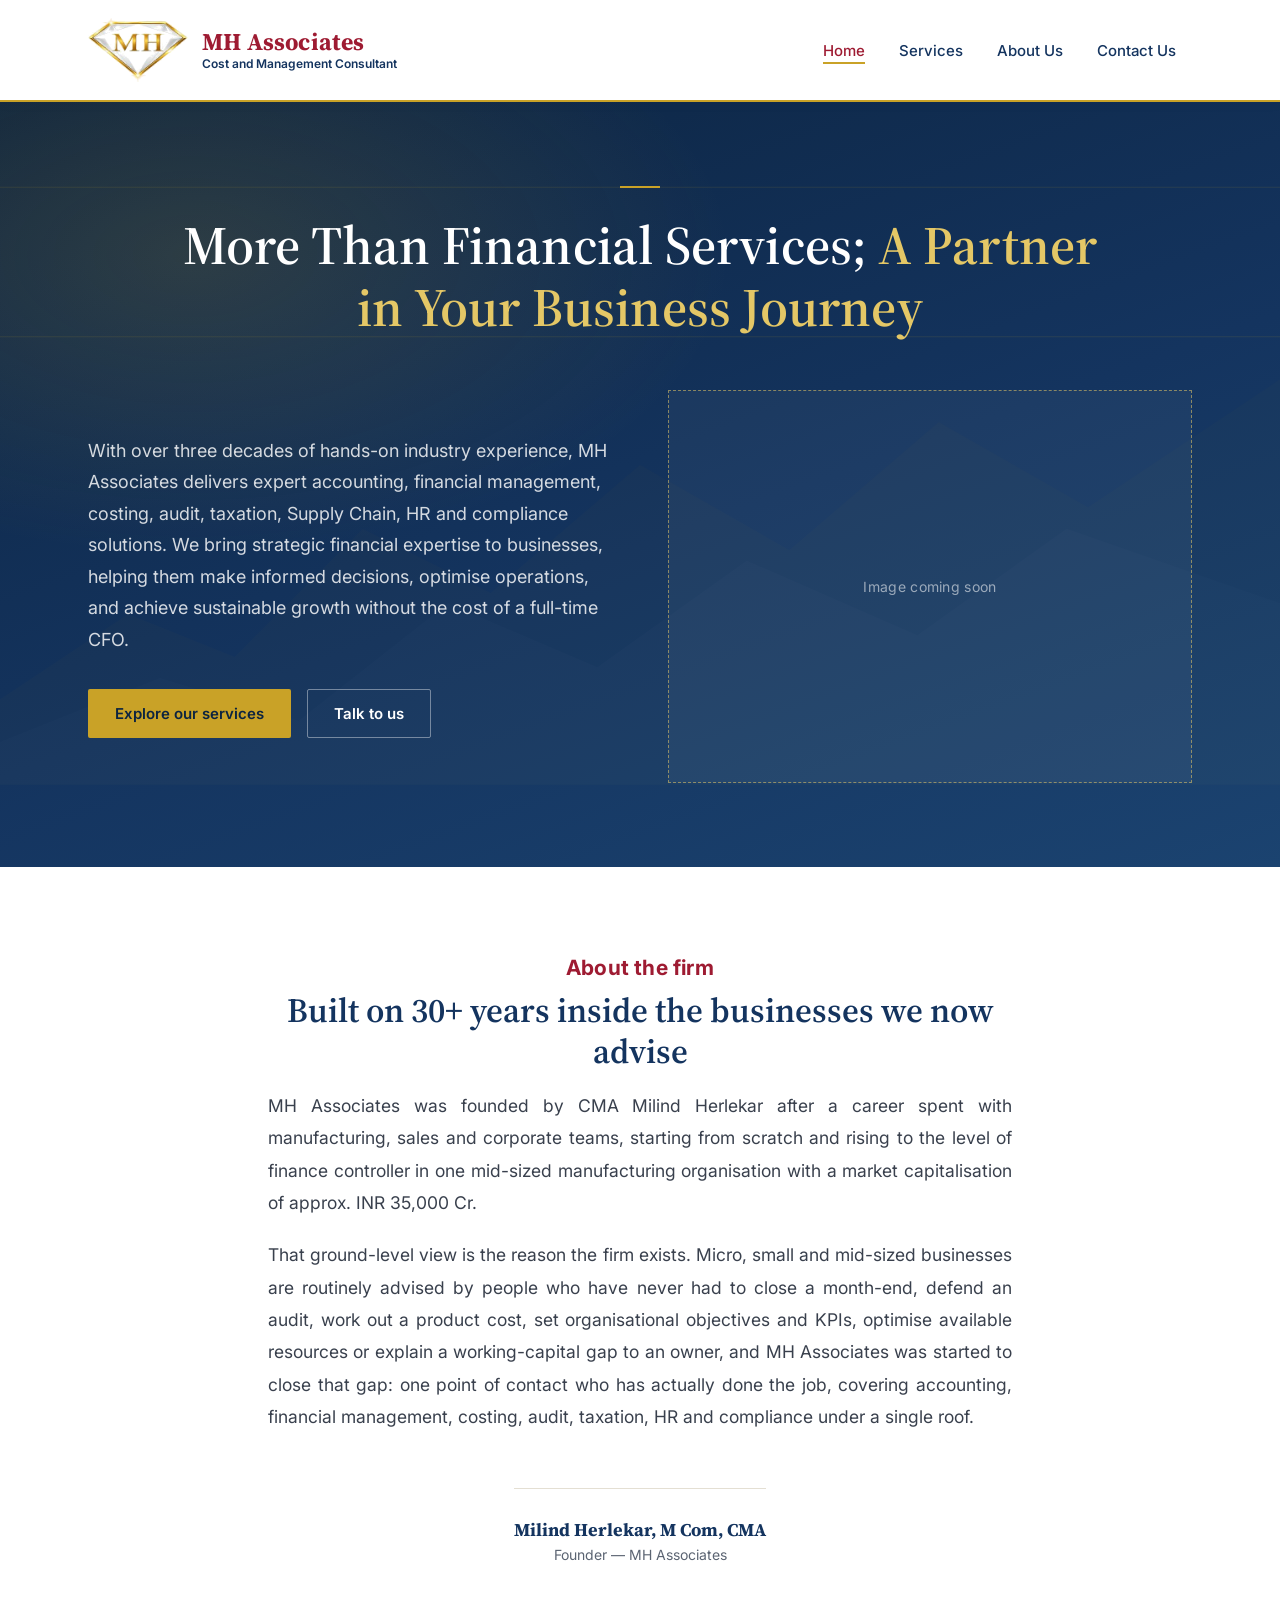
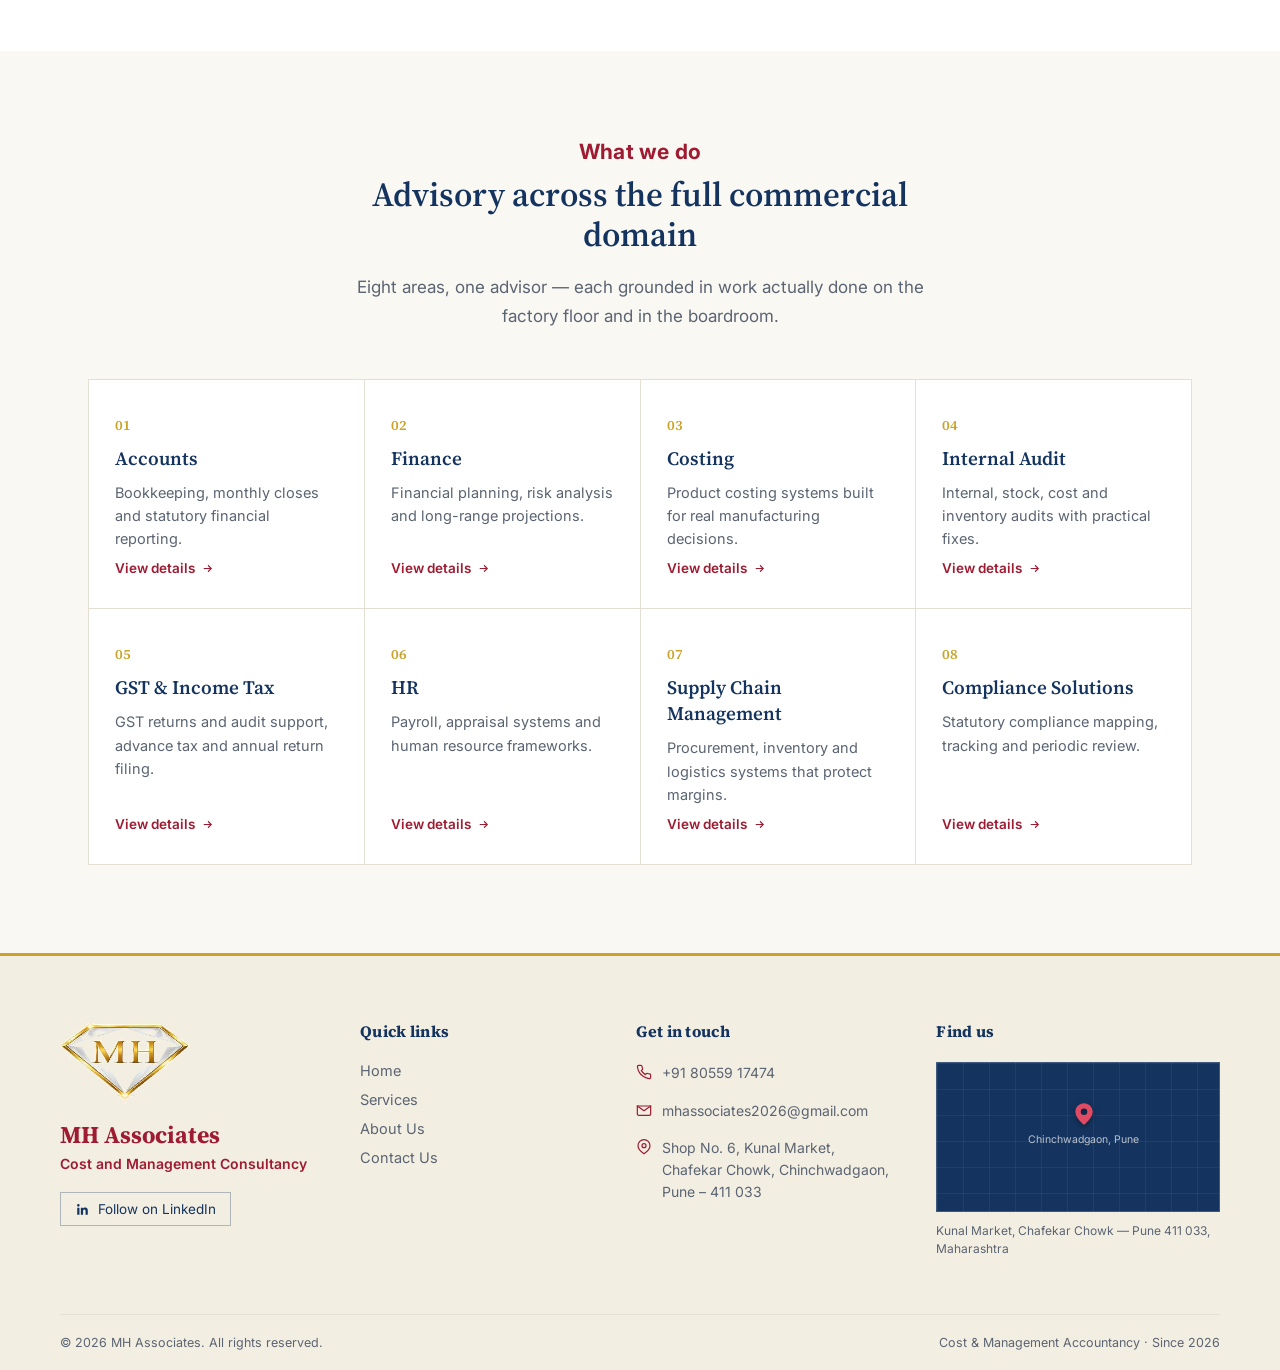
==== commit c9d9ff05: "Add files via upload" ====
--- a/index.html
+++ b/index.html
@@ -2,565 +2,102 @@
 <html lang="en">
 <head>
 <meta charset="UTF-8">
-<meta name="viewport" content="width=device-width, initial-scale=1, viewport-fit=cover">
-<title>MH Associates — Complete Commercial Solution</title>
+<meta name="viewport" content="width=device-width, initial-scale=1">
+<title>MH Associates — Cost and Management Consultant</title>
+<meta name="description" content="MH Associates provides advisory services in Accounts, Finance, Costing, Audit, GST, Income Tax, HR, Supply Chain Management and Compliance, led by a Cost &amp; Management Accountant with 30+ years of industry experience.">
+<link rel="icon" href="images/logo.png">
 <link rel="preconnect" href="https://fonts.googleapis.com">
 <link rel="preconnect" href="https://fonts.gstatic.com" crossorigin>
 <link href="https://fonts.googleapis.com/css2?family=Source+Serif+4:opsz,wght@8..60,400;8..60,500;8..60,600;8..60,700&family=Inter:wght@400;500;600;700&display=swap" rel="stylesheet">
-<style>
-  :root{
-    --navy:#14345F;
-    --navy-deep:#0C2440;
-    --red:#9E1B32;
-    --gold:#C9A227;
-    --gold-light:#E4C766;
-    --cream:#FAF8F3;
-    --paper:#FFFFFF;
-    --ink:#1F2430;
-    --muted:#5B6472;
-    --line:#E4DFD3;
-    --serif:'Source Serif 4', Georgia, serif;
-    --sans:'Inter', -apple-system, BlinkMacSystemFont, sans-serif;
-    color-scheme: light;
-  }
-  *{box-sizing:border-box;}
-  html{scroll-behavior:smooth; scroll-padding-top:88px;}
-  body{
-    margin:0;
-    font-family:var(--sans);
-    background:var(--cream);
-    color:var(--ink);
-    padding-top:env(safe-area-inset-top,0px);
-    padding-bottom:env(safe-area-inset-bottom,0px);
-  }
-  img{max-width:100%; display:block;}
-  a{color:inherit; text-decoration:none;}
-  .container{max-width:1160px; margin:0 auto; padding:0 28px;}
-  button{font-family:inherit; cursor:pointer;}
-
-  /* ---------- HEADER ---------- */
-  header.site-header{
-    position:sticky; top:0; z-index:100;
-    background:var(--navy);
-    padding-top:env(safe-area-inset-top,0px);
-    box-shadow:0 1px 0 rgba(201,162,39,.35);
-  }
-  .header-inner{
-    display:flex; align-items:center; justify-content:space-between;
-    height:78px;
-  }
-  .brand{display:flex; align-items:center; gap:12px;}
-  .brand-mark{width:56px; height:auto; flex-shrink:0; object-fit:contain;}
-  .brand-text{display:flex; flex-direction:column; line-height:1.05;}
-  .brand-text .fname{font-family:var(--serif); font-weight:600; font-size:19px; color:#fff; letter-spacing:.2px;}
-  .brand-text .ftag{font-size:10.5px; color:var(--gold-light); margin-top:3px; font-weight:500;}
-
-  nav.main-nav{display:flex; align-items:center; gap:2px;}
-  nav.main-nav a{
-    color:rgba(255,255,255,.86);
-    font-size:15px; font-weight:500;
-    padding:10px 16px;
-    border-radius:2px;
-    position:relative;
-    transition:color .18s ease;
-  }
-  nav.main-nav a::after{
-    content:"";
-    position:absolute; left:16px; right:16px; bottom:6px; height:2px;
-    background:var(--gold);
-    transform:scaleX(0); transform-origin:left;
-    transition:transform .22s ease;
-  }
-  nav.main-nav a:hover{color:#fff;}
-  nav.main-nav a:hover::after{transform:scaleX(1);}
-  nav.main-nav a.active{color:#fff;}
-  nav.main-nav a.active::after{transform:scaleX(1);}
-
-  .nav-toggle{
-    display:none; background:none; border:none; width:40px; height:40px;
-    position:relative;
-  }
-  .nav-toggle span, .nav-toggle span::before, .nav-toggle span::after{
-    content:""; position:absolute; left:8px; right:8px; height:2px; background:#fff;
-    transition:transform .2s ease, opacity .2s ease;
-  }
-  .nav-toggle span{top:19px;}
-  .nav-toggle span::before{top:-7px;}
-  .nav-toggle span::after{top:7px;}
-  .nav-toggle.open span{background:transparent;}
-  .nav-toggle.open span::before{transform:translateY(7px) rotate(45deg);}
-  .nav-toggle.open span::after{transform:translateY(-7px) rotate(-45deg);}
-
-  @media (max-width:820px){
-    nav.main-nav{
-      display:flex; flex-direction:column; align-items:stretch; gap:0;
-      position:absolute; top:78px; left:0; right:0;
-      background:var(--navy-deep);
-      max-height:0; overflow:hidden;
-      transition:max-height .28s ease;
-      border-top:1px solid rgba(201,162,39,.25);
-    }
-    nav.main-nav.open{max-height:320px;}
-    nav.main-nav a{padding:16px 28px; border-bottom:1px solid rgba(255,255,255,.06);}
-    nav.main-nav a::after{display:none;}
-    .nav-toggle{display:block;}
-  }
-
-  /* ---------- PAGES ---------- */
-  .page{display:none;}
-  .page.active{display:block; animation:fadein .35s ease;}
-  @keyframes fadein{from{opacity:0; transform:translateY(6px);} to{opacity:1; transform:translateY(0);}}
-
-  section{padding:88px 0;}
-  .eyebrow-free-heading{
-    font-family:var(--serif); font-weight:600; color:var(--navy);
-    font-size:34px; line-height:1.2; margin:0 0 18px;
-  }
-  .lede{color:var(--muted); font-size:17px; line-height:1.7; max-width:640px;}
-  .center{text-align:center; margin-left:auto; margin-right:auto;}
-  .rule-gold{width:56px; height:3px; background:var(--gold); border:none; margin:22px auto;}
-  .rule-gold.left{margin-left:0;}
-
-  /* ---------- HOME: HERO ---------- */
-  .hero{
-    position:relative;
-    min-height:min(640px, 92vh);
-    display:flex; align-items:center;
-    padding:0;
-    overflow:hidden;
-    background:
-      radial-gradient(ellipse 900px 500px at 15% 20%, rgba(201,162,39,.16), transparent 60%),
-      linear-gradient(160deg, var(--navy-deep) 0%, var(--navy) 55%, #1B4370 100%);
-  }
-  .hero-motif{position:absolute; inset:0; opacity:.55; pointer-events:none;}
-  .hero-content{position:relative; z-index:2; max-width:680px; padding:120px 28px 90px;}
-  .hero-eyebrow-mark{width:40px; height:2px; background:var(--gold); margin-bottom:26px;}
-  .hero h1{
-    font-family:var(--serif); font-weight:600; color:#fff;
-    font-size:clamp(34px, 5.4vw, 56px); line-height:1.12; margin:0 0 22px; letter-spacing:.2px;
-  }
-  .hero h1 em{font-style:normal; color:var(--gold-light);}
-  .hero p{color:rgba(255,255,255,.78); font-size:18px; line-height:1.7; max-width:520px; margin:0 0 34px;}
-  .btn-row{display:flex; gap:16px; flex-wrap:wrap;}
-  .btn{
-    display:inline-flex; align-items:center; gap:8px;
-    padding:14px 26px; font-size:15px; font-weight:600;
-    border-radius:2px; border:1px solid transparent; transition:all .2s ease;
-  }
-  .btn-gold{background:var(--gold); color:var(--navy-deep);}
-  .btn-gold:hover{background:var(--gold-light);}
-  .btn-outline{border-color:rgba(255,255,255,.4); color:#fff;}
-  .btn-outline:hover{border-color:#fff; background:rgba(255,255,255,.08);}
-
-  /* ---------- ABOUT (home strip) ---------- */
-  .about-strip{background:var(--paper);}
-  .about-strip .inner{max-width:760px; margin:0 auto; text-align:center;}
-  .about-strip p{font-size:17.5px; line-height:1.85; color:#39404D; margin:0 0 20px;}
-  .founder-line{
-    margin-top:34px; padding-top:28px; border-top:1px solid var(--line);
-    display:inline-flex; flex-direction:column; gap:4px;
-  }
-  .founder-line strong{font-family:var(--serif); color:var(--navy); font-size:18px;}
-  .founder-line span{color:var(--muted); font-size:14px;}
-
-  /* ---------- SERVICES OVERVIEW (home) ---------- */
-  .services-overview{background:var(--cream);}
-  .svc-grid{
-    display:grid; grid-template-columns:repeat(auto-fit, minmax(220px,1fr));
-    gap:1px; background:var(--line);
-    border:1px solid var(--line); margin-top:48px;
-  }
-  .svc-card{
-    background:var(--paper); padding:32px 26px;
-    border-top:3px solid transparent;
-    transition:border-color .2s ease, background .2s ease;
-    display:flex; flex-direction:column; gap:10px;
-  }
-  .svc-card:hover{border-top-color:var(--gold); background:#FEFDFA;}
-  .svc-num{font-family:var(--serif); color:var(--gold); font-size:14px; font-weight:600;}
-  .svc-card h3{font-family:var(--serif); font-size:19px; color:var(--navy); margin:0; font-weight:600;}
-  .svc-card p{font-size:14.5px; color:var(--muted); line-height:1.6; margin:0; flex-grow:1;}
-  .svc-card .go{font-size:13.5px; font-weight:600; color:var(--red); display:inline-flex; align-items:center; gap:6px;}
-  .svc-card .go svg{width:13px; height:13px; transition:transform .18s ease;}
-  .svc-card:hover .go svg{transform:translateX(3px);}
-
-  /* ---------- CLIENTS ---------- */
-  .clients{background:var(--paper); border-top:1px solid var(--line);}
-  .client-row{
-    display:flex; flex-wrap:wrap; justify-content:center; gap:14px; margin-top:44px;
-  }
-  .client-mark{
-    width:150px; height:88px; border:1px solid var(--line);
-    display:flex; align-items:center; justify-content:center;
-    color:var(--muted); font-family:var(--serif); font-weight:600; font-size:15px;
-    background:var(--cream); letter-spacing:.3px;
-  }
-  .clients-note{color:var(--muted); font-size:14px; margin-top:26px; font-style:italic;}
-
-  /* ---------- SERVICES PAGE ---------- */
-  .page-hero{
-    background:linear-gradient(160deg, var(--navy-deep), var(--navy));
-    padding:74px 0 54px; text-align:center;
-  }
-  .page-hero h1{font-family:var(--serif); color:#fff; font-size:clamp(30px,4vw,44px); margin:0 0 14px; font-weight:600;}
-  .page-hero p{color:rgba(255,255,255,.72); max-width:560px; margin:0 auto; font-size:16.5px; line-height:1.65;}
-
-  .service-detail-grid{
-    display:grid; grid-template-columns:260px 1fr; gap:52px; align-items:start;
-  }
-  @media (max-width:760px){ .service-detail-grid{grid-template-columns:1fr;} }
-  .service-nav{position:sticky; top:100px; display:flex; flex-direction:column; gap:2px;}
-  .service-nav button{
-    text-align:left; background:none; border:none; border-left:3px solid var(--line);
-    padding:11px 16px; font-size:14.5px; color:var(--muted); font-weight:500;
-    transition:all .18s ease;
-  }
-  .service-nav button:hover{color:var(--navy); border-left-color:var(--gold-light);}
-  .service-nav button.active{color:var(--navy); border-left-color:var(--red); font-weight:600; background:var(--paper);}
-
-  .service-panel{display:none;}
-  .service-panel.active{display:block; animation:fadein .3s ease;}
-  .service-panel h2{font-family:var(--serif); color:var(--navy); font-size:27px; margin:0 0 8px; font-weight:600;}
-  .service-panel .svc-sub{color:var(--red); font-size:13.5px; font-weight:600; margin-bottom:20px; display:block;}
-  .service-panel ul{margin:0; padding:0; list-style:none; display:flex; flex-direction:column; gap:11px;}
-  .service-panel li{
-    padding-left:22px; position:relative; color:#39404D; font-size:15px; line-height:1.6;
-  }
-  .service-panel li::before{
-    content:""; position:absolute; left:0; top:9px; width:6px; height:6px; background:var(--gold);
-  }
-
-  /* ---------- ABOUT US PAGE ---------- */
-  .founder-grid{display:grid; grid-template-columns:280px 1fr; gap:60px; align-items:start;}
-  @media (max-width:760px){ .founder-grid{grid-template-columns:1fr;} }
-  .founder-photo{
-    width:100%; aspect-ratio:4/5; background:linear-gradient(150deg, var(--navy), var(--navy-deep));
-    display:flex; align-items:center; justify-content:center; position:relative; overflow:hidden;
-    border:1px solid var(--line);
-  }
-  .founder-photo svg{width:62%; height:62%; opacity:.92;}
-  .founder-photo::after{
-    content:""; position:absolute; left:0; right:0; bottom:0; height:5px; background:var(--gold);
-  }
-  .founder-name{font-family:var(--serif); font-size:29px; color:var(--navy); font-weight:600; margin:0 0 4px;}
-  .founder-title{color:var(--red); font-weight:600; font-size:15px; margin:0 0 26px;}
-  .cred-row{display:flex; gap:28px; flex-wrap:wrap; margin:26px 0 30px; padding:22px 0; border-top:1px solid var(--line); border-bottom:1px solid var(--line);}
-  .cred{display:flex; flex-direction:column; gap:2px;}
-  .cred .n{font-family:var(--serif); font-size:24px; color:var(--navy); font-weight:600;}
-  .cred .l{font-size:12.5px; color:var(--muted); text-transform:none;}
-  .about-page-body p{font-size:16px; line-height:1.85; color:#39404D; margin:0 0 18px;}
-  .expertise-list{display:grid; grid-template-columns:1fr 1fr; gap:10px 28px; margin-top:8px;}
-  @media (max-width:500px){ .expertise-list{grid-template-columns:1fr;} }
-  .expertise-list div{
-    padding:10px 0 10px 20px; border-left:2px solid var(--gold-light); font-size:14.5px; color:#39404D;
-  }
-
-  /* ---------- CONTACT PAGE ---------- */
-  .contact-grid{display:grid; grid-template-columns:1fr 1.15fr; gap:56px; align-items:start;}
-  @media (max-width:820px){ .contact-grid{grid-template-columns:1fr;} }
-  .contact-card{
-    background:var(--paper); border:1px solid var(--line); padding:30px;
-    display:flex; gap:16px; align-items:flex-start; margin-bottom:16px;
-  }
-  .contact-card svg{width:22px; height:22px; color:var(--red); flex-shrink:0; margin-top:2px;}
-  .contact-card h4{margin:0 0 5px; font-family:var(--serif); font-size:16px; color:var(--navy); font-weight:600;}
-  .contact-card p, .contact-card a{margin:0; font-size:14.5px; color:var(--muted); line-height:1.55;}
-  .contact-card a:hover{color:var(--red);}
-
-  form.msg-form{background:var(--paper); border:1px solid var(--line); padding:36px;}
-  .field{margin-bottom:20px;}
-  .field label{display:block; font-size:13px; font-weight:600; color:var(--navy); margin-bottom:7px;}
-  .field input, .field textarea{
-    width:100%; border:1px solid var(--line); background:var(--cream);
-    padding:12px 14px; font-family:var(--sans); font-size:14.5px; color:var(--ink);
-    transition:border-color .18s ease;
-  }
-  .field input:focus, .field textarea:focus{outline:none; border-color:var(--navy);}
-  .field textarea{resize:vertical; min-height:110px;}
-  .form-row{display:grid; grid-template-columns:1fr 1fr; gap:18px;}
-  @media (max-width:480px){ .form-row{grid-template-columns:1fr;} }
-  .submit-btn{
-    background:var(--navy); color:#fff; border:none; padding:14px 30px; font-size:15px; font-weight:600;
-    transition:background .2s ease;
-  }
-  .submit-btn:hover{background:var(--navy-deep);}
-  .form-note{font-size:12.5px; color:var(--muted); margin-top:14px; line-height:1.6;}
-  .success-msg{
-    display:none; background:#F3F7EE; border:1px solid #BFD8A8; color:#3B5C22;
-    padding:16px 18px; font-size:14px; margin-bottom:20px;
-  }
-  .success-msg.show{display:block;}
-
-  /* ---------- FOOTER ---------- */
-  footer.site-footer{background:var(--navy-deep); color:rgba(255,255,255,.82); margin-top:0;}
-  .footer-top{border-top:2px solid var(--gold); }
-  .footer-grid{
-    display:grid; grid-template-columns:1.1fr 1fr 1.1fr 1.2fr; gap:40px;
-    padding:64px 0 44px;
-  }
-  @media (max-width:900px){ .footer-grid{grid-template-columns:1fr 1fr; row-gap:44px;} }
-  @media (max-width:520px){ .footer-grid{grid-template-columns:1fr;} }
-  .footer-grid h5{
-    font-family:var(--serif); font-size:14.5px; color:var(--gold-light); font-weight:600;
-    margin:0 0 20px; letter-spacing:.3px;
-  }
-  .foot-brand-mark{width:62px; height:auto; margin-bottom:14px; object-fit:contain;}
-  .foot-firm-name{font-family:var(--serif); font-size:19px; color:#fff; font-weight:600; margin-bottom:4px;}
-  .foot-firm-tag{font-size:12.5px; color:rgba(255,255,255,.55); margin-bottom:20px;}
-  .li-link{
-    display:inline-flex; align-items:center; gap:8px; font-size:13.5px; color:rgba(255,255,255,.75);
-    border:1px solid rgba(255,255,255,.22); padding:8px 14px; transition:all .18s ease;
-  }
-  .li-link:hover{border-color:var(--gold); color:var(--gold-light);}
-  .li-link svg{width:15px; height:15px;}
-  .foot-links{display:flex; flex-direction:column; gap:12px;}
-  .foot-links a{font-size:14.5px; color:rgba(255,255,255,.72); transition:color .18s ease;}
-  .foot-links a:hover{color:var(--gold-light);}
-  .foot-contact-item{display:flex; gap:10px; margin-bottom:16px; align-items:flex-start;}
-  .foot-contact-item svg{width:16px; height:16px; color:var(--gold-light); flex-shrink:0; margin-top:2px;}
-  .foot-contact-item a, .foot-contact-item span{font-size:14px; color:rgba(255,255,255,.75); line-height:1.55;}
-  .foot-map{
-    border:1px solid rgba(255,255,255,.18); height:150px; position:relative; overflow:hidden;
-    background:
-      linear-gradient(rgba(255,255,255,.05) 1px, transparent 1px) 0 0/26px 26px,
-      linear-gradient(90deg, rgba(255,255,255,.05) 1px, transparent 1px) 0 0/26px 26px,
-      var(--navy);
-  }
-  .foot-map .pin{
-    position:absolute; left:52%; top:46%; transform:translate(-50%,-100%);
-  }
-  .foot-map .pin svg{width:26px; height:26px; color:var(--red); filter:drop-shadow(0 2px 3px rgba(0,0,0,.4));}
-  .foot-map .pin-label{
-    position:absolute; left:50%; top:100%; transform:translateX(-50%);
-    font-size:10.5px; white-space:nowrap; color:rgba(255,255,255,.6); margin-top:2px;
-  }
-  .foot-map-caption{font-size:12px; color:rgba(255,255,255,.55); margin-top:10px; line-height:1.5;}
-  .footer-bottom{
-    border-top:1px solid rgba(255,255,255,.12); padding:20px 0;
-    display:flex; justify-content:space-between; flex-wrap:wrap; gap:10px;
-    font-size:12.5px; color:rgba(255,255,255,.5);
-  }
-
-  @media (max-width:600px){
-    section{padding:60px 0;}
-    .hero-content{padding:100px 22px 70px;}
-  }
-</style>
+<link rel="stylesheet" href="css/style.css">
 </head>
 <body>
 
 <!-- ============ HEADER ============ -->
 <header class="site-header">
   <div class="container header-inner">
-    <a href="#/home" class="brand" data-link>
-      <img class="brand-mark" src="[data-uri]" alt="MH Associates logo">
+    <a href="index.html" class="brand">
+      <img class="brand-mark" src="images/logo.png" alt="MH Associates logo">
       <span class="brand-text">
         <span class="fname">MH Associates</span>
-        <span class="ftag">Complete Commercial Solution</span>
+        <span class="ftag">Cost and Management Consultant</span>
       </span>
     </a>
-
     <button class="nav-toggle" id="navToggle" aria-label="Toggle navigation"><span></span></button>
-
     <nav class="main-nav" id="mainNav">
-      <a href="#/home" data-link data-page="home">Home</a>
-      <a href="#/services" data-link data-page="services">Services</a>
-      <a href="#/about" data-link data-page="about">About Us</a>
-      <a href="#/contact" data-link data-page="contact">Contact Us</a>
+      <a href="index.html" class="active">Home</a>
+      <a href="services.html">Services</a>
+      <a href="about.html">About Us</a>
+      <a href="contact.html">Contact Us</a>
     </nav>
   </div>
 </header>
 
 <main>
 
-  <!-- ============ HOME PAGE ============ -->
-  <div class="page" id="page-home">
-
-    <section class="hero" style="padding:0;">
-      <svg class="hero-motif" viewBox="0 0 1200 640" preserveAspectRatio="xMidYMid slice" xmlns="http://www.w3.org/2000/svg">
-        <g opacity="0.5">
-          <path d="M0 560 L120 480 L220 520 L340 400 L460 460 L600 340 L740 420 L880 300 L1020 380 L1200 260 L1200 640 L0 640 Z" fill="rgba(201,162,39,0.08)"/>
-          <path d="M0 600 L150 540 L280 580 L420 470 L560 530 L700 430 L860 500 L1000 400 L1200 470 L1200 640 L0 640 Z" fill="rgba(255,255,255,0.04)"/>
-        </g>
-        <g stroke="rgba(201,162,39,0.22)" stroke-width="1">
-          <line x1="0" y1="80" x2="1200" y2="80"/>
-          <line x1="0" y1="220" x2="1200" y2="220"/>
-        </g>
-      </svg>
-      <div class="hero-content">
-        <div class="hero-eyebrow-mark"></div>
-        <h1>A <em>complete commercial solution</em> for your business, from someone who has run one for 31 years.</h1>
-        <p>MH Associates brings three decades of hands-on financial, costing and compliance leadership — most of it inside India's largest battery manufacturer — to businesses that need that expertise but don't yet need a full-time CFO.</p>
-        <div class="btn-row">
-          <a href="#/services" data-link class="btn btn-gold">Explore our services</a>
-          <a href="#/contact" data-link class="btn btn-outline">Talk to us</a>
-        </div>
-      </div>
-    </section>
-
-    <section class="about-strip">
-      <div class="container inner">
-        <span style="color:var(--red); font-weight:600; font-size:13.5px;">About the firm</span>
-        <h2 class="eyebrow-free-heading" style="margin-top:10px;">Built on 31 years inside the businesses we now advise</h2>
-        <p>MH Associates was founded by Milind Herlekar after a career spent inside manufacturing and corporate finance teams rather than behind a desk removed from them. Twenty-six of his thirty-one years were spent with Exide Industries Ltd, India's largest lead-acid battery company, working closely with production floors, sales teams and the boardroom alike.</p>
-        <p>That ground-level view is the reason the firm exists. Small and mid-sized businesses are routinely advised by people who have never had to close a month-end, defend a cost audit, or explain a working-capital gap to an owner — and MH Associates was started to close that gap: one point of contact who has actually done the job, covering accounts, costing, audit, tax and HR under a single roof.</p>
-        <div class="founder-line">
-          <strong>Milind Herlekar, M Com, ACMA</strong>
-          <span>Founder — MH Associates</span>
-        </div>
-      </div>
-    </section>
-
-    <section class="services-overview">
-      <div class="container">
-        <div class="center" style="max-width:600px;">
-          <span style="color:var(--red); font-weight:600; font-size:13.5px;">What we do</span>
-          <h2 class="eyebrow-free-heading" style="margin-top:10px;">Advisory across the full commercial function</h2>
-          <p class="lede center">Seven areas, one advisor — each grounded in work actually done on the factory floor and in the boardroom.</p>
-        </div>
-        <div class="svc-grid" id="homeServiceGrid"></div>
-      </div>
-    </section>
-
-    <section class="clients">
-      <div class="container center">
-        <span style="color:var(--red); font-weight:600; font-size:13.5px;">Who we work with</span>
-        <h2 class="eyebrow-free-heading" style="margin-top:10px;">Clients</h2>
-        <div class="client-row" id="clientRow"></div>
-        <p class="clients-note">MH Associates is a young firm — client logos will populate this section as engagements are onboarded.</p>
-      </div>
-    </section>
-
-  </div>
-
-  <!-- ============ SERVICES PAGE ============ -->
-  <div class="page" id="page-services">
-    <div class="page-hero">
-      <div class="container">
-        <h1>Advisory services</h1>
-        <p>Seven functional areas, covered end to end — from day-to-day bookkeeping to board-level financial strategy.</p>
-      </div>
-    </div>
-    <section>
-      <div class="container service-detail-grid">
-        <div class="service-nav" id="serviceNav"></div>
-        <div id="servicePanels"></div>
-      </div>
-    </section>
-  </div>
-
-  <!-- ============ ABOUT US PAGE ============ -->
-  <div class="page" id="page-about">
-    <div class="page-hero">
-      <div class="container">
-        <h1>About the founder</h1>
-        <p>Three decades of industrial and commercial experience, now available to businesses that need it most.</p>
-      </div>
-    </div>
-    <section>
-      <div class="container founder-grid">
-        <div>
-          <div class="founder-photo">
-            <svg viewBox="0 0 100 100" fill="none" xmlns="http://www.w3.org/2000/svg">
-              <circle cx="50" cy="38" r="18" stroke="#E4C766" stroke-width="2.5"/>
-              <path d="M18 92 C18 68 32 56 50 56 C68 56 82 68 82 92" stroke="#E4C766" stroke-width="2.5" fill="none"/>
-            </svg>
+  <!-- ============ HERO ============ -->
+  <section class="hero" style="padding:0;">
+    <svg class="hero-motif" viewBox="0 0 1200 640" preserveAspectRatio="xMidYMid slice" xmlns="http://www.w3.org/2000/svg">
+      <g opacity="0.5">
+        <path d="M0 560 L120 480 L220 520 L340 400 L460 460 L600 340 L740 420 L880 300 L1020 380 L1200 260 L1200 640 L0 640 Z" fill="rgba(201,162,39,0.08)"/>
+        <path d="M0 600 L150 540 L280 580 L420 470 L560 530 L700 430 L860 500 L1000 400 L1200 470 L1200 640 L0 640 Z" fill="rgba(255,255,255,0.04)"/>
+      </g>
+      <g stroke="rgba(201,162,39,0.22)" stroke-width="1">
+        <line x1="0" y1="80" x2="1200" y2="80"/>
+        <line x1="0" y1="220" x2="1200" y2="220"/>
+      </g>
+    </svg>
+    <div class="container hero-wrap">
+      <div class="hero-eyebrow-mark"></div>
+      <h1>More Than Financial Services; <em>A Partner in Your Business Journey</em></h1>
+      <div class="hero-cols">
+        <div class="hero-left">
+          <p>With over three decades of hands-on industry experience, MH Associates delivers expert accounting, financial management, costing, audit, taxation, Supply Chain, HR and compliance solutions. We bring strategic financial expertise to businesses, helping them make informed decisions, optimise operations, and achieve sustainable growth without the cost of a full-time CFO.</p>
+          <div class="btn-row">
+            <a href="services.html" class="btn btn-gold">Explore our services</a>
+            <a href="contact.html" class="btn btn-outline">Talk to us</a>
           </div>
         </div>
-        <div class="about-page-body">
-          <h2 class="founder-name">Milind Herlekar</h2>
-          <p class="founder-title">Founder, MH Associates — Cost &amp; Management Accountant (CMA)</p>
-
-          <div class="cred-row">
-            <div class="cred"><span class="n">31+</span><span class="l">years of industrial &amp; commercial experience</span></div>
-            <div class="cred"><span class="n">26</span><span class="l">years with Exide Industries Ltd</span></div>
-            <div class="cred"><span class="n">M Com</span><span class="l">postgraduate in Commerce</span></div>
-            <div class="cred"><span class="n">ACMA</span><span class="l">Institute of Cost Accountants of India</span></div>
-          </div>
-
-          <p>Milind Herlekar is a postgraduate in Commerce (M Com) and a member of the Institute of Cost Accountants of India (CMA), with more than 31 years of industrial and commercial experience — the majority of it with listed entities, including 26 years with Exide Industries Ltd, India's number one lead-acid battery company.</p>
-          <p>Across that career, he worked closely with manufacturing, sales and corporate teams simultaneously, building a practical, ground-level understanding of how each function actually operates — not just how it appears on a balance sheet. MH Associates was founded to bring that same closeness to the businesses it advises.</p>
-
-          <h3 style="font-family:var(--serif); color:var(--navy); font-size:19px; margin:34px 0 6px;">Areas of expertise</h3>
-          <div class="expertise-list">
-            <div>Financial accounting &amp; statutory audit</div>
-            <div>Product costing &amp; cost control</div>
-            <div>Internal audit &amp; internal controls</div>
-            <div>Stock audit &amp; inventory control</div>
-            <div>Cost audit &amp; compliance</div>
-            <div>Financial planning &amp; analysis</div>
-            <div>GST &amp; income tax</div>
-            <div>Corporate MIS &amp; management dashboards</div>
-            <div>SWOT analysis &amp; strategic planning</div>
-            <div>Vision-to-KRA execution</div>
-            <div>Human resource functions</div>
-            <div>Customised commercial assignments</div>
+        <div class="hero-right">
+          <!--
+            IMAGE GOES HERE. When you have the image, save it as images/hero.jpg
+            and replace the placeholder div below with:
+            <div class="hero-image"><img src="images/hero.jpg" alt="Describe the image"></div>
+          -->
+          <div class="hero-image hero-image-placeholder">
+            <span>Image coming soon</span>
           </div>
         </div>
       </div>
-    </section>
-  </div>
+    </div>
+  </section>
 
-  <!-- ============ CONTACT PAGE ============ -->
-  <div class="page" id="page-contact">
-    <div class="page-hero">
-      <div class="container">
-        <h1>Contact us</h1>
-        <p>Tell us a little about your business and what you need — we typically respond within a working day.</p>
+  <!-- ============ ABOUT STRIP ============ -->
+  <section class="about-strip">
+    <div class="container inner">
+      <span class="eyebrow">About the firm</span>
+      <h2 class="eyebrow-free-heading" style="margin-top:10px;">Built on 30+ years inside the businesses we now advise</h2>
+      <p>MH Associates was founded by CMA Milind Herlekar after a career spent with manufacturing, sales and corporate teams, starting from scratch and rising to the level of finance controller in one mid-sized manufacturing organisation with a market capitalisation of approx. INR 35,000 Cr.</p>
+      <p>That ground-level view is the reason the firm exists. Micro, small and mid-sized businesses are routinely advised by people who have never had to close a month-end, defend an audit, work out a product cost, set organisational objectives and KPIs, optimise available resources or explain a working-capital gap to an owner, and MH Associates was started to close that gap: one point of contact who has actually done the job, covering accounting, financial management, costing, audit, taxation, HR and compliance under a single roof.</p>
+      <div class="founder-line">
+        <strong>Milind Herlekar, M Com, CMA</strong>
+        <span>Founder — MH Associates</span>
       </div>
     </div>
-    <section>
-      <div class="container contact-grid">
-        <div>
-          <div class="contact-card">
-            <svg viewBox="0 0 24 24" fill="none" stroke="currentColor" stroke-width="1.8"><path d="M22 16.92v3a2 2 0 0 1-2.18 2 19.79 19.79 0 0 1-8.63-3.07 19.5 19.5 0 0 1-6-6 19.79 19.79 0 0 1-3.07-8.67A2 2 0 0 1 4.11 2h3a2 2 0 0 1 2 1.72c.127.96.362 1.903.7 2.81a2 2 0 0 1-.45 2.11L8.09 9.91a16 16 0 0 0 6 6l1.27-1.27a2 2 0 0 1 2.11-.45c.907.338 1.85.573 2.81.7A2 2 0 0 1 22 16.92z"/></svg>
-            <div>
-              <h4>Phone</h4>
-              <a href="tel:+918055917474">+91 80559 17474</a>
-            </div>
-          </div>
-          <div class="contact-card">
-            <svg viewBox="0 0 24 24" fill="none" stroke="currentColor" stroke-width="1.8"><path d="M4 4h16v16H4z" stroke="none"/><path d="M22 6l-10 7L2 6" stroke-linecap="round" stroke-linejoin="round"/><path d="M2 6h20v12a2 2 0 0 1-2 2H4a2 2 0 0 1-2-2V6z"/></svg>
-            <div>
-              <h4>Email</h4>
-              <a href="mailto:mhassociates2026@gmail.com">mhassociates2026@gmail.com</a>
-            </div>
-          </div>
-          <div class="contact-card">
-            <svg viewBox="0 0 24 24" fill="none" stroke="currentColor" stroke-width="1.8"><path d="M21 10c0 6-9 12-9 12s-9-6-9-12a9 9 0 0 1 18 0z"/><circle cx="12" cy="10" r="3"/></svg>
-            <div>
-              <h4>Office</h4>
-              <p>Shop Number 6, Kunal Market, Chafekar Chowk, Chinchwadgaon, Pune – 411 033</p>
-            </div>
-          </div>
-        </div>
+  </section>
 
-        <form class="msg-form" id="contactForm">
-          <div class="success-msg" id="successMsg">Thanks — your message has been prepared. Your email app should now be open to send it through to us.</div>
-          <div class="form-row">
-            <div class="field">
-              <label for="cf-name">Full name</label>
-              <input type="text" id="cf-name" required placeholder="Your name">
-            </div>
-            <div class="field">
-              <label for="cf-phone">Mobile number</label>
-              <input type="tel" id="cf-phone" required placeholder="+91 XXXXX XXXXX">
-            </div>
-          </div>
-          <div class="field">
-            <label for="cf-email">Email address</label>
-            <input type="email" id="cf-email" required placeholder="you@company.com">
-          </div>
-          <div class="field">
-            <label for="cf-msg">Your query</label>
-            <textarea id="cf-msg" required placeholder="Tell us briefly what you need help with"></textarea>
-          </div>
-          <button type="submit" class="submit-btn">Send message</button>
-          <p class="form-note">This form opens your email app with the details pre-filled, addressed to mhassociates2026@gmail.com — nothing is sent from this page directly.</p>
-        </form>
+  <!-- ============ SERVICES OVERVIEW ============ -->
+  <section class="services-overview">
+    <div class="container">
+      <div class="center" style="max-width:600px;">
+        <span class="eyebrow">What we do</span>
+        <h2 class="eyebrow-free-heading" style="margin-top:10px;">Advisory across the full commercial domain</h2>
+        <p class="lede center">Eight areas, one advisor — each grounded in work actually done on the factory floor and in the boardroom.</p>
       </div>
-    </section>
-  </div>
+      <!-- Filled by js/main.js from js/services-data.js -->
+      <div class="svc-grid" id="homeServiceGrid"></div>
+    </div>
+  </section>
 
 </main>
 
@@ -570,9 +107,9 @@
     <div class="container footer-grid">
 
       <div>
-        <img class="foot-brand-mark" src="[data-uri]" alt="MH Associates logo">
+        <img class="foot-brand-mark" src="images/logo.png" alt="MH Associates logo">
         <div class="foot-firm-name">MH Associates</div>
-        <div class="foot-firm-tag">Complete Commercial Solution</div>
+        <div class="foot-firm-tag">Cost and Management Consultancy</div>
         <a href="https://www.linkedin.com" target="_blank" rel="noopener" class="li-link">
           <svg viewBox="0 0 24 24" fill="currentColor"><path d="M20.45 20.45h-3.55v-5.57c0-1.33-.02-3.04-1.85-3.04-1.86 0-2.15 1.45-2.15 2.95v5.66H9.35V9h3.41v1.56h.05c.48-.9 1.64-1.85 3.37-1.85 3.6 0 4.27 2.37 4.27 5.45v6.29zM5.34 7.43a2.06 2.06 0 1 1 0-4.12 2.06 2.06 0 0 1 0 4.12zM7.12 20.45H3.56V9h3.56v11.45z"/></svg>
           Follow on LinkedIn
@@ -582,10 +119,10 @@
       <div>
         <h5>Quick links</h5>
         <div class="foot-links">
-          <a href="#/home" data-link>Home</a>
-          <a href="#/services" data-link>Services</a>
-          <a href="#/about" data-link>About Us</a>
-          <a href="#/contact" data-link>Contact Us</a>
+          <a href="index.html">Home</a>
+          <a href="services.html">Services</a>
+          <a href="about.html">About Us</a>
+          <a href="contact.html">Contact Us</a>
         </div>
       </div>
 
@@ -624,185 +161,7 @@
   </div>
 </footer>
 
-<script>
-  // ---------- Data ----------
-  const services = [
-    {
-      id: "accounts", num:"01", name:"Accounts",
-      short:"Bookkeeping, monthly closes and statutory financial reporting.",
-      body: [
-        "Maintenance of accounting records",
-        "Finalisation of monthly accounts",
-        "Compiling monthly Profit & Loss Account, Balance Sheet and Cash Flow",
-        "Review of cash-credit / term-loan usage and other treasury operations",
-        "Support through statutory audit"
-      ]
-    },
-    {
-      id: "finance", num:"02", name:"Finance",
-      short:"Financial planning, risk analysis and long-range projections.",
-      body: [
-        "Critical review of the organisation's financial position",
-        "Identification of risks through financial analysis tools",
-        "Time-bound action plans to mitigate identified risks",
-        "Implementation and periodic review against targets",
-        "Financial projections for the next 5 years",
-        "SWOT analysis and vision-to-KRA execution planning"
-      ]
-    },
-    {
-      id: "costing", num:"03", name:"Costing",
-      short:"Product costing systems built for real manufacturing decisions.",
-      body: [
-        "Identifying requirements for a product costing system",
-        "Costing system implementation",
-        "Compiling product-wise manufacturing cost",
-        "Compiling product-wise profitability for management decisions",
-        "Identifying cost-control areas and corresponding measures",
-        "Implementing budgetary systems and forecasting",
-        "Periodic review of cost controls and budgetary effectiveness"
-      ]
-    },
-    {
-      id: "audit", num:"04", name:"Audit",
-      short:"Internal, stock, cost and inventory audits with practical fixes.",
-      body: [
-        "Internal audit across all functions and departments",
-        "Study of commercial processes from material requirement to sales realisation",
-        "Critical review of present internal-control procedures",
-        "Identifying weak or missing controls, with recommendations",
-        "Physical stock counting and books-vs-physical reconciliation",
-        "Inventory ageing and obsolescence analysis",
-        "Cost audit, compliance and filing of Cost Audit reports with the ROC"
-      ]
-    },
-    {
-      id: "gst", num:"05", name:"GST",
-      short:"Return filing, reconciliation and audit support.",
-      body: [
-        "Compiling data for monthly GST returns",
-        "Filing monthly, half-yearly and annual GST returns",
-        "Recommending systems to avoid GST ITC mismatches",
-        "Assistance during GST audits"
-      ]
-    },
-    {
-      id: "income-tax", num:"06", name:"Income Tax",
-      short:"Advance tax, tax audit data and annual return filing.",
-      body: [
-        "Advance tax calculations",
-        "Compiling data required for Tax Audit",
-        "Filing of Annual Income Tax Return (ITR)"
-      ]
-    },
-    {
-      id: "hr", num:"07", name:"HR",
-      short:"Payroll, appraisal systems and human resource frameworks.",
-      body: [
-        "Payroll processing",
-        "Onboarding",
-        "Training-need identification, individual and group training",
-        "Designing and implementing a customised performance-appraisal system",
-        "Succession planning",
-        "Compiling HR policies, SOPs and frameworks",
-        "Review of employee welfare programmes"
-      ]
-    }
-  ];
-
-  // ---------- Render: home service grid ----------
-  const homeGrid = document.getElementById('homeServiceGrid');
-  homeGrid.innerHTML = services.map(s => `
-    <a href="#/services/${s.id}" data-link class="svc-card">
-      <span class="svc-num">${s.num}</span>
-      <h3>${s.name}</h3>
-      <p>${s.short}</p>
-      <span class="go">View details
-        <svg viewBox="0 0 24 24" fill="none" stroke="currentColor" stroke-width="2"><path d="M5 12h14M13 6l6 6-6 6"/></svg>
-      </span>
-    </a>
-  `).join('');
-
-  // ---------- Render: client placeholder marks ----------
-  const clientRow = document.getElementById('clientRow');
-  const clientLetters = ['A','B','C','D','E','F'];
-  clientRow.innerHTML = clientLetters.map(l => `<div class="client-mark">Client ${l}</div>`).join('');
-
-  // ---------- Render: services page nav + panels ----------
-  const serviceNav = document.getElementById('serviceNav');
-  const servicePanels = document.getElementById('servicePanels');
-  serviceNav.innerHTML = services.map((s,i) => `<button data-svc="${s.id}" class="${i===0?'active':''}">${s.num} — ${s.name}</button>`).join('');
-  servicePanels.innerHTML = services.map((s,i) => `
-    <div class="service-panel ${i===0?'active':''}" id="panel-${s.id}">
-      <span class="svc-sub">Service ${s.num} of 07</span>
-      <h2>${s.name}</h2>
-      <ul>${s.body.map(b => `<li>${b}</li>`).join('')}</ul>
-    </div>
-  `).join('');
-
-  function showServicePanel(id){
-    document.querySelectorAll('.service-panel').forEach(p => p.classList.toggle('active', p.id === 'panel-'+id));
-    document.querySelectorAll('.service-nav button').forEach(b => b.classList.toggle('active', b.dataset.svc === id));
-  }
-  serviceNav.querySelectorAll('button').forEach(btn => {
-    btn.addEventListener('click', () => {
-      location.hash = '#/services/' + btn.dataset.svc;
-    });
-  });
-
-  // ---------- Router ----------
-  const pages = ['home','services','about','contact'];
-  function router(){
-    let hash = location.hash.replace('#/', '') || 'home';
-    let [pageId, sub] = hash.split('/');
-    if(!pages.includes(pageId)) pageId = 'home';
-
-    document.querySelectorAll('.page').forEach(p => p.classList.remove('active'));
-    document.getElementById('page-' + pageId).classList.add('active');
-
-    document.querySelectorAll('nav.main-nav a').forEach(a => {
-      a.classList.toggle('active', a.dataset.page === pageId);
-    });
-
-    if(pageId === 'services' && sub){
-      showServicePanel(sub);
-    }
-
-    window.scrollTo({top:0, behavior:'instant' in window ? 'instant' : 'auto'});
-
-    // close mobile nav after navigating
-    document.getElementById('mainNav').classList.remove('open');
-    document.getElementById('navToggle').classList.remove('open');
-  }
-  window.addEventListener('hashchange', router);
-  window.addEventListener('DOMContentLoaded', router);
-  router();
-
-  // ---------- Mobile nav toggle ----------
-  const navToggle = document.getElementById('navToggle');
-  const mainNav = document.getElementById('mainNav');
-  navToggle.addEventListener('click', () => {
-    navToggle.classList.toggle('open');
-    mainNav.classList.toggle('open');
-  });
-
-  // ---------- Contact form (mailto fallback, no backend) ----------
-  const form = document.getElementById('contactForm');
-  const successMsg = document.getElementById('successMsg');
-  form.addEventListener('submit', (e) => {
-    e.preventDefault();
-    const name = document.getElementById('cf-name').value.trim();
-    const phone = document.getElementById('cf-phone').value.trim();
-    const email = document.getElementById('cf-email').value.trim();
-    const msg = document.getElementById('cf-msg').value.trim();
-    const body = `Name: ${name}%0AMobile: ${phone}%0AEmail: ${email}%0A%0AQuery:%0A${encodeURIComponent(msg)}`;
-    const mailto = `mailto:mhassociates2026@gmail.com?subject=${encodeURIComponent('Website enquiry from ' + name)}&body=${body}`;
-    window.location.href = mailto;
-    successMsg.classList.add('show');
-  });
-
-  document.getElementById('year').textContent = new Date().getFullYear();
-</script>
-
+<script src="js/services-data.js"></script>
+<script src="js/main.js"></script>
 </body>
 </html>
--- a/css/style.css
+++ b/css/style.css
@@ -0,0 +1,360 @@
+:root{
+  --navy:#14345F;
+  --navy-deep:#0C2440;
+  --red:#9E1B32;
+  --gold:#C9A227;
+  --gold-light:#E4C766;
+  --cream:#FAF8F3;
+  --cream-deep:#F3EEE2;
+  --paper:#FFFFFF;
+  --ink:#1F2430;
+  --muted:#5B6472;
+  --line:#E4DFD3;
+  --serif:'Source Serif 4', Georgia, serif;
+  --sans:'Inter', -apple-system, BlinkMacSystemFont, sans-serif;
+  color-scheme: light;
+}
+*{box-sizing:border-box;}
+html{scroll-behavior:smooth; scroll-padding-top:116px;}
+body{
+  margin:0;
+  font-family:var(--sans);
+  background:var(--cream);
+  color:var(--ink);
+}
+img{max-width:100%; display:block;}
+a{color:inherit; text-decoration:none;}
+.container{max-width:1160px; margin:0 auto; padding:0 28px;}
+button{font-family:inherit; cursor:pointer;}
+
+/* ---------- HEADER ---------- */
+header.site-header{
+  position:sticky; top:0; z-index:100;
+  background:#fff;
+  border-bottom:2px solid var(--gold);
+  box-shadow:0 2px 10px rgba(12,36,64,.06);
+}
+.header-inner{
+  display:flex; align-items:center; justify-content:space-between;
+  height:100px;
+}
+.brand{display:flex; align-items:center; gap:14px;}
+.brand-mark{width:100px; height:auto; flex-shrink:0; object-fit:contain;}
+.brand-text{display:flex; flex-direction:column; line-height:1.05;}
+.brand-text .fname{font-family:var(--serif); font-weight:700; font-size:24px; color:var(--red); letter-spacing:.2px;}
+.brand-text .ftag{font-size:12px; color:var(--navy); margin-top:4px; font-weight:600;}
+
+nav.main-nav{display:flex; align-items:center; gap:2px;}
+nav.main-nav a{
+  color:var(--navy);
+  font-size:15px; font-weight:500;
+  padding:10px 16px;
+  border-radius:2px;
+  position:relative;
+  transition:color .18s ease;
+}
+nav.main-nav a::after{
+  content:"";
+  position:absolute; left:16px; right:16px; bottom:6px; height:2px;
+  background:var(--gold);
+  transform:scaleX(0); transform-origin:left;
+  transition:transform .22s ease;
+}
+nav.main-nav a:hover{color:var(--red);}
+nav.main-nav a:hover::after{transform:scaleX(1);}
+nav.main-nav a.active{color:var(--red);}
+nav.main-nav a.active::after{transform:scaleX(1);}
+
+.nav-toggle{
+  display:none; background:none; border:none; width:40px; height:40px;
+  position:relative;
+}
+.nav-toggle span, .nav-toggle span::before, .nav-toggle span::after{
+  content:""; position:absolute; left:8px; right:8px; height:2px; background:var(--navy);
+  transition:transform .2s ease, opacity .2s ease;
+}
+.nav-toggle span{top:19px;}
+.nav-toggle span::before{top:-7px;}
+.nav-toggle span::after{top:7px;}
+.nav-toggle.open span{background:transparent;}
+.nav-toggle.open span::before{transform:translateY(7px) rotate(45deg);}
+.nav-toggle.open span::after{transform:translateY(-7px) rotate(-45deg);}
+
+@media (max-width:820px){
+  nav.main-nav{
+    display:flex; flex-direction:column; align-items:stretch; gap:0;
+    position:absolute; top:100px; left:0; right:0;
+    background:#fff;
+    max-height:0; overflow:hidden;
+    transition:max-height .28s ease;
+    border-top:1px solid var(--line);
+    box-shadow:0 10px 18px rgba(12,36,64,.08);
+  }
+  nav.main-nav.open{max-height:320px;}
+  nav.main-nav a{padding:16px 28px; border-bottom:1px solid var(--line);}
+  nav.main-nav a::after{display:none;}
+  .nav-toggle{display:block;}
+}
+
+@media (max-width:480px){
+  .header-inner{height:84px;}
+  .brand-mark{width:78px;}
+  .brand-text .fname{font-size:20px;}
+  .brand-text .ftag{font-size:10.5px;}
+  nav.main-nav{top:84px;}
+}
+
+/* ---------- SHARED SECTION STYLES ---------- */
+section{padding:88px 0;}
+.eyebrow-free-heading{
+  font-family:var(--serif); font-weight:600; color:var(--navy);
+  font-size:34px; line-height:1.2; margin:0 0 18px;
+}
+.lede{color:var(--muted); font-size:17px; line-height:1.7; max-width:640px;}
+.center{text-align:center; margin-left:auto; margin-right:auto;}
+.eyebrow{color:var(--red); font-weight:700; font-size:21px; letter-spacing:.2px;}
+
+.page-hero{
+  background:linear-gradient(160deg, var(--navy-deep), var(--navy));
+  padding:74px 0 54px; text-align:center;
+}
+.page-hero h1{font-family:var(--serif); color:#fff; font-size:clamp(30px,4vw,44px); margin:0 0 14px; font-weight:600;}
+.page-hero p{color:rgba(255,255,255,.72); max-width:560px; margin:0 auto; font-size:16.5px; line-height:1.65;}
+
+@media (max-width:600px){
+  section{padding:60px 0;}
+}
+
+/* ---------- HOME: HERO ---------- */
+.hero{
+  position:relative;
+  min-height:min(640px, 92vh);
+  display:flex; align-items:center;
+  padding:0;
+  overflow:hidden;
+  background:
+    radial-gradient(ellipse 900px 500px at 15% 20%, rgba(201,162,39,.16), transparent 60%),
+    linear-gradient(160deg, var(--navy-deep) 0%, var(--navy) 55%, #1B4370 100%);
+}
+.hero-motif{position:absolute; inset:0; opacity:.55; pointer-events:none;}
+.hero-wrap{position:relative; z-index:2; padding-top:84px; padding-bottom:84px; text-align:center;}
+.hero-eyebrow-mark{width:40px; height:2px; background:var(--gold); margin:0 auto 26px;}
+.hero h1{
+  font-family:var(--serif); font-weight:600; color:#fff;
+  font-size:clamp(32px, 4.8vw, 54px); line-height:1.15; margin:0 auto 52px; letter-spacing:.2px;
+  max-width:920px; text-align:center;
+}
+.hero h1 em{font-style:normal; color:var(--gold-light);}
+.hero-cols{
+  display:grid; grid-template-columns:1fr 1fr; gap:56px; align-items:center; text-align:left;
+}
+@media (max-width:820px){ .hero-cols{grid-template-columns:1fr; gap:40px;} }
+.hero-left p{color:rgba(255,255,255,.82); font-size:18px; line-height:1.75; margin:0 0 34px;}
+.hero-image{
+  width:100%; aspect-ratio:4/3; overflow:hidden;
+  border:1px solid rgba(255,255,255,.22);
+}
+.hero-image img{width:100%; height:100%; object-fit:cover;}
+.hero-image-placeholder{
+  display:flex; align-items:center; justify-content:center;
+  border:1.5px dashed rgba(228,199,102,.55); background:rgba(255,255,255,.04);
+  color:rgba(255,255,255,.55); font-size:14px; letter-spacing:.3px;
+}
+.btn-row{display:flex; gap:16px; flex-wrap:wrap;}
+.btn{
+  display:inline-flex; align-items:center; gap:8px;
+  padding:14px 26px; font-size:15px; font-weight:600;
+  border-radius:2px; border:1px solid transparent; transition:all .2s ease;
+}
+.btn-gold{background:var(--gold); color:var(--navy-deep);}
+.btn-gold:hover{background:var(--gold-light);}
+.btn-outline{border-color:rgba(255,255,255,.4); color:#fff;}
+.btn-outline:hover{border-color:#fff; background:rgba(255,255,255,.08);}
+
+@media (max-width:600px){
+  .hero-wrap{padding-top:64px; padding-bottom:64px;}
+}
+
+/* ---------- ABOUT (home strip) ---------- */
+.about-strip{background:var(--paper);}
+.about-strip .inner{max-width:800px; margin:0 auto; text-align:center;}
+.about-strip p{font-size:17.5px; line-height:1.85; color:#39404D; margin:0 0 20px; text-align:justify; text-justify:inter-word;}
+.founder-line{
+  text-align:center;
+  margin-top:34px; padding-top:28px; border-top:1px solid var(--line);
+  display:inline-flex; flex-direction:column; gap:4px;
+}
+.founder-line strong{font-family:var(--serif); color:var(--navy); font-size:18px;}
+.founder-line span{color:var(--muted); font-size:14px;}
+
+/* ---------- SERVICES OVERVIEW (home) ---------- */
+.services-overview{background:var(--cream);}
+.svc-grid{
+  display:grid; grid-template-columns:repeat(4, 1fr);
+  gap:1px; background:var(--line);
+  border:1px solid var(--line); margin-top:48px;
+}
+@media (max-width:980px){ .svc-grid{grid-template-columns:repeat(2, 1fr);} }
+@media (max-width:560px){ .svc-grid{grid-template-columns:1fr;} }
+.svc-card{
+  background:var(--paper); padding:32px 26px;
+  border-top:3px solid transparent;
+  transition:border-color .2s ease, background .2s ease;
+  display:flex; flex-direction:column; gap:10px;
+}
+.svc-card:hover{border-top-color:var(--gold); background:#FEFDFA;}
+.svc-num{font-family:var(--serif); color:var(--gold); font-size:14px; font-weight:600;}
+.svc-card h3{font-family:var(--serif); font-size:19px; color:var(--navy); margin:0; font-weight:600;}
+.svc-card p{font-size:14.5px; color:var(--muted); line-height:1.6; margin:0; flex-grow:1;}
+.svc-card .go{font-size:13.5px; font-weight:600; color:var(--red); display:inline-flex; align-items:center; gap:6px;}
+.svc-card .go svg{width:13px; height:13px; transition:transform .18s ease;}
+.svc-card:hover .go svg{transform:translateX(3px);}
+
+/* ---------- SERVICES PAGE ---------- */
+.service-detail-grid{
+  display:grid; grid-template-columns:260px 1fr; gap:52px; align-items:start;
+}
+@media (max-width:760px){ .service-detail-grid{grid-template-columns:1fr;} }
+.service-nav{position:sticky; top:124px; display:flex; flex-direction:column; gap:2px;}
+.service-nav button{
+  text-align:left; background:none; border:none; border-left:3px solid var(--line);
+  padding:11px 16px; font-size:14.5px; color:var(--muted); font-weight:500;
+  transition:all .18s ease;
+}
+.service-nav button:hover{color:var(--navy); border-left-color:var(--gold-light);}
+.service-nav button.active{color:var(--navy); border-left-color:var(--red); font-weight:600; background:var(--paper);}
+
+.service-panel{display:none;}
+.service-panel.active{display:block; animation:fadein .3s ease;}
+@keyframes fadein{from{opacity:0; transform:translateY(6px);} to{opacity:1; transform:translateY(0);}}
+.service-panel h2{font-family:var(--serif); color:var(--navy); font-size:27px; margin:0 0 8px; font-weight:600;}
+.service-panel .svc-sub{color:var(--red); font-size:13.5px; font-weight:600; margin-bottom:20px; display:block;}
+.service-panel ul{margin:0; padding:0; list-style:none; display:flex; flex-direction:column; gap:11px;}
+.service-panel li{
+  padding-left:22px; position:relative; color:#39404D; font-size:15px; line-height:1.6;
+}
+.service-panel li::before{
+  content:""; position:absolute; left:0; top:9px; width:6px; height:6px; background:var(--gold);
+}
+
+/* ---------- ABOUT US PAGE ---------- */
+.founder-grid{display:grid; grid-template-columns:280px 1fr; gap:60px; align-items:start;}
+@media (max-width:760px){ .founder-grid{grid-template-columns:1fr;} }
+.founder-photo{
+  width:100%; aspect-ratio:4/5; background:linear-gradient(150deg, var(--navy), var(--navy-deep));
+  display:flex; align-items:center; justify-content:center; position:relative; overflow:hidden;
+  border:1px solid var(--line);
+}
+.founder-photo svg{width:62%; height:62%; opacity:.92;}
+.founder-photo img{width:100%; height:100%; object-fit:cover;}
+.founder-photo::after{
+  content:""; position:absolute; left:0; right:0; bottom:0; height:5px; background:var(--gold);
+}
+.founder-name{font-family:var(--serif); font-size:29px; color:var(--navy); font-weight:600; margin:0 0 4px;}
+.founder-title{color:var(--red); font-weight:600; font-size:15px; margin:0 0 26px;}
+.cred-row{display:flex; gap:28px; flex-wrap:wrap; margin:26px 0 30px; padding:22px 0; border-top:1px solid var(--line); border-bottom:1px solid var(--line);}
+.cred{display:flex; flex-direction:column; gap:2px;}
+.cred .n{font-family:var(--serif); font-size:24px; color:var(--navy); font-weight:600;}
+.cred .l{font-size:12.5px; color:var(--muted); text-transform:none;}
+.about-page-body p{font-size:16px; line-height:1.85; color:#39404D; margin:0 0 18px; text-align:justify; text-justify:inter-word;}
+.about-page-body p.founder-title{text-align:left; hyphens:none;}
+.expertise-heading{font-family:var(--serif); color:var(--navy); font-size:19px; margin:34px 0 6px;}
+.expertise-list{display:grid; grid-template-columns:1fr 1fr; gap:10px 28px; margin-top:8px;}
+@media (max-width:500px){ .expertise-list{grid-template-columns:1fr;} }
+.expertise-list div{
+  padding:10px 0 10px 20px; border-left:2px solid var(--gold-light); font-size:14.5px; color:#39404D;
+}
+
+/* ---------- CONTACT PAGE ---------- */
+.contact-grid{display:grid; grid-template-columns:1fr 1.15fr; gap:56px; align-items:start;}
+@media (max-width:820px){ .contact-grid{grid-template-columns:1fr;} }
+.contact-card{
+  background:var(--paper); border:1px solid var(--line); padding:30px;
+  display:flex; gap:16px; align-items:flex-start; margin-bottom:16px;
+}
+.contact-card svg{width:22px; height:22px; color:var(--red); flex-shrink:0; margin-top:2px;}
+.contact-card h4{margin:0 0 5px; font-family:var(--serif); font-size:16px; color:var(--navy); font-weight:600;}
+.contact-card p, .contact-card a{margin:0; font-size:14.5px; color:var(--muted); line-height:1.55;}
+.contact-card a:hover{color:var(--red);}
+
+form.msg-form{background:var(--paper); border:1px solid var(--line); padding:36px;}
+.field{margin-bottom:20px;}
+.field label{display:block; font-size:13px; font-weight:600; color:var(--navy); margin-bottom:7px;}
+.field input, .field textarea{
+  width:100%; border:1px solid var(--line); background:var(--cream);
+  padding:12px 14px; font-family:var(--sans); font-size:14.5px; color:var(--ink);
+  transition:border-color .18s ease;
+}
+.field input:focus, .field textarea:focus{outline:none; border-color:var(--navy);}
+.field textarea{resize:vertical; min-height:110px;}
+.form-row{display:grid; grid-template-columns:1fr 1fr; gap:18px;}
+@media (max-width:480px){ .form-row{grid-template-columns:1fr;} }
+.submit-btn{
+  background:var(--navy); color:#fff; border:none; padding:14px 30px; font-size:15px; font-weight:600;
+  transition:background .2s ease;
+}
+.submit-btn:hover{background:var(--navy-deep);}
+.form-note{font-size:12.5px; color:var(--muted); margin-top:14px; line-height:1.6;}
+.success-msg{
+  display:none; background:#F3F7EE; border:1px solid #BFD8A8; color:#3B5C22;
+  padding:16px 18px; font-size:14px; margin-bottom:20px;
+}
+.success-msg.show{display:block;}
+.error-msg{
+  display:none; background:#FBF0F1; border:1px solid #E3B4BB; color:#7A1426;
+  padding:16px 18px; font-size:14px; margin-bottom:20px; line-height:1.55;
+}
+.error-msg.show{display:block;}
+.hp-field{position:absolute; left:-9999px; width:1px; height:1px; opacity:0;}
+.submit-btn:disabled{opacity:.65; cursor:wait;}
+
+/* ---------- FOOTER ---------- */
+footer.site-footer{background:var(--cream-deep); color:var(--muted);}
+.footer-top{border-top:3px solid var(--gold);}
+.footer-grid{
+  display:grid; grid-template-columns:1.1fr 1fr 1.1fr 1.2fr; gap:40px;
+  padding:64px 0 44px;
+}
+@media (max-width:900px){ .footer-grid{grid-template-columns:1fr 1fr; row-gap:44px;} }
+@media (max-width:520px){ .footer-grid{grid-template-columns:1fr;} }
+.footer-grid h5{
+  font-family:var(--serif); font-size:16px; color:var(--navy); font-weight:700;
+  margin:0 0 20px; letter-spacing:.3px;
+}
+.foot-brand-mark{width:130px; height:auto; margin-bottom:14px; object-fit:contain;}
+.foot-firm-name{font-family:var(--serif); font-size:24px; color:var(--red); font-weight:700; margin-bottom:4px;}
+.foot-firm-tag{font-size:14px; color:var(--red); font-weight:600; margin-bottom:20px;}
+.li-link{
+  display:inline-flex; align-items:center; gap:8px; font-size:13.5px; color:var(--navy);
+  border:1px solid rgba(20,52,95,.3); padding:8px 14px; transition:all .18s ease;
+}
+.li-link:hover{border-color:var(--red); color:var(--red);}
+.li-link svg{width:15px; height:15px;}
+.foot-links{display:flex; flex-direction:column; gap:12px;}
+.foot-links a{font-size:14.5px; color:var(--muted); transition:color .18s ease;}
+.foot-links a:hover{color:var(--red);}
+.foot-contact-item{display:flex; gap:10px; margin-bottom:16px; align-items:flex-start;}
+.foot-contact-item svg{width:16px; height:16px; color:var(--red); flex-shrink:0; margin-top:2px;}
+.foot-contact-item a, .foot-contact-item span{font-size:14px; color:var(--muted); line-height:1.55;}
+.foot-contact-item a:hover{color:var(--red);}
+.foot-map{
+  border:1px solid rgba(255,255,255,.18); height:150px; position:relative; overflow:hidden;
+  background:
+    linear-gradient(rgba(255,255,255,.05) 1px, transparent 1px) 0 0/26px 26px,
+    linear-gradient(90deg, rgba(255,255,255,.05) 1px, transparent 1px) 0 0/26px 26px,
+    var(--navy);
+}
+.foot-map .pin{
+  position:absolute; left:52%; top:46%; transform:translate(-50%,-100%);
+}
+.foot-map .pin svg{width:26px; height:26px; color:#E04A63; filter:drop-shadow(0 2px 3px rgba(0,0,0,.4));}
+.foot-map .pin-label{
+  position:absolute; left:50%; top:100%; transform:translateX(-50%);
+  font-size:10.5px; white-space:nowrap; color:rgba(255,255,255,.7); margin-top:2px;
+}
+.foot-map-caption{font-size:12px; color:var(--muted); margin-top:10px; line-height:1.5;}
+.footer-bottom{
+  border-top:1px solid var(--line); padding:20px 0;
+  display:flex; justify-content:space-between; flex-wrap:wrap; gap:10px;
+  font-size:12.5px; color:var(--muted);
+}
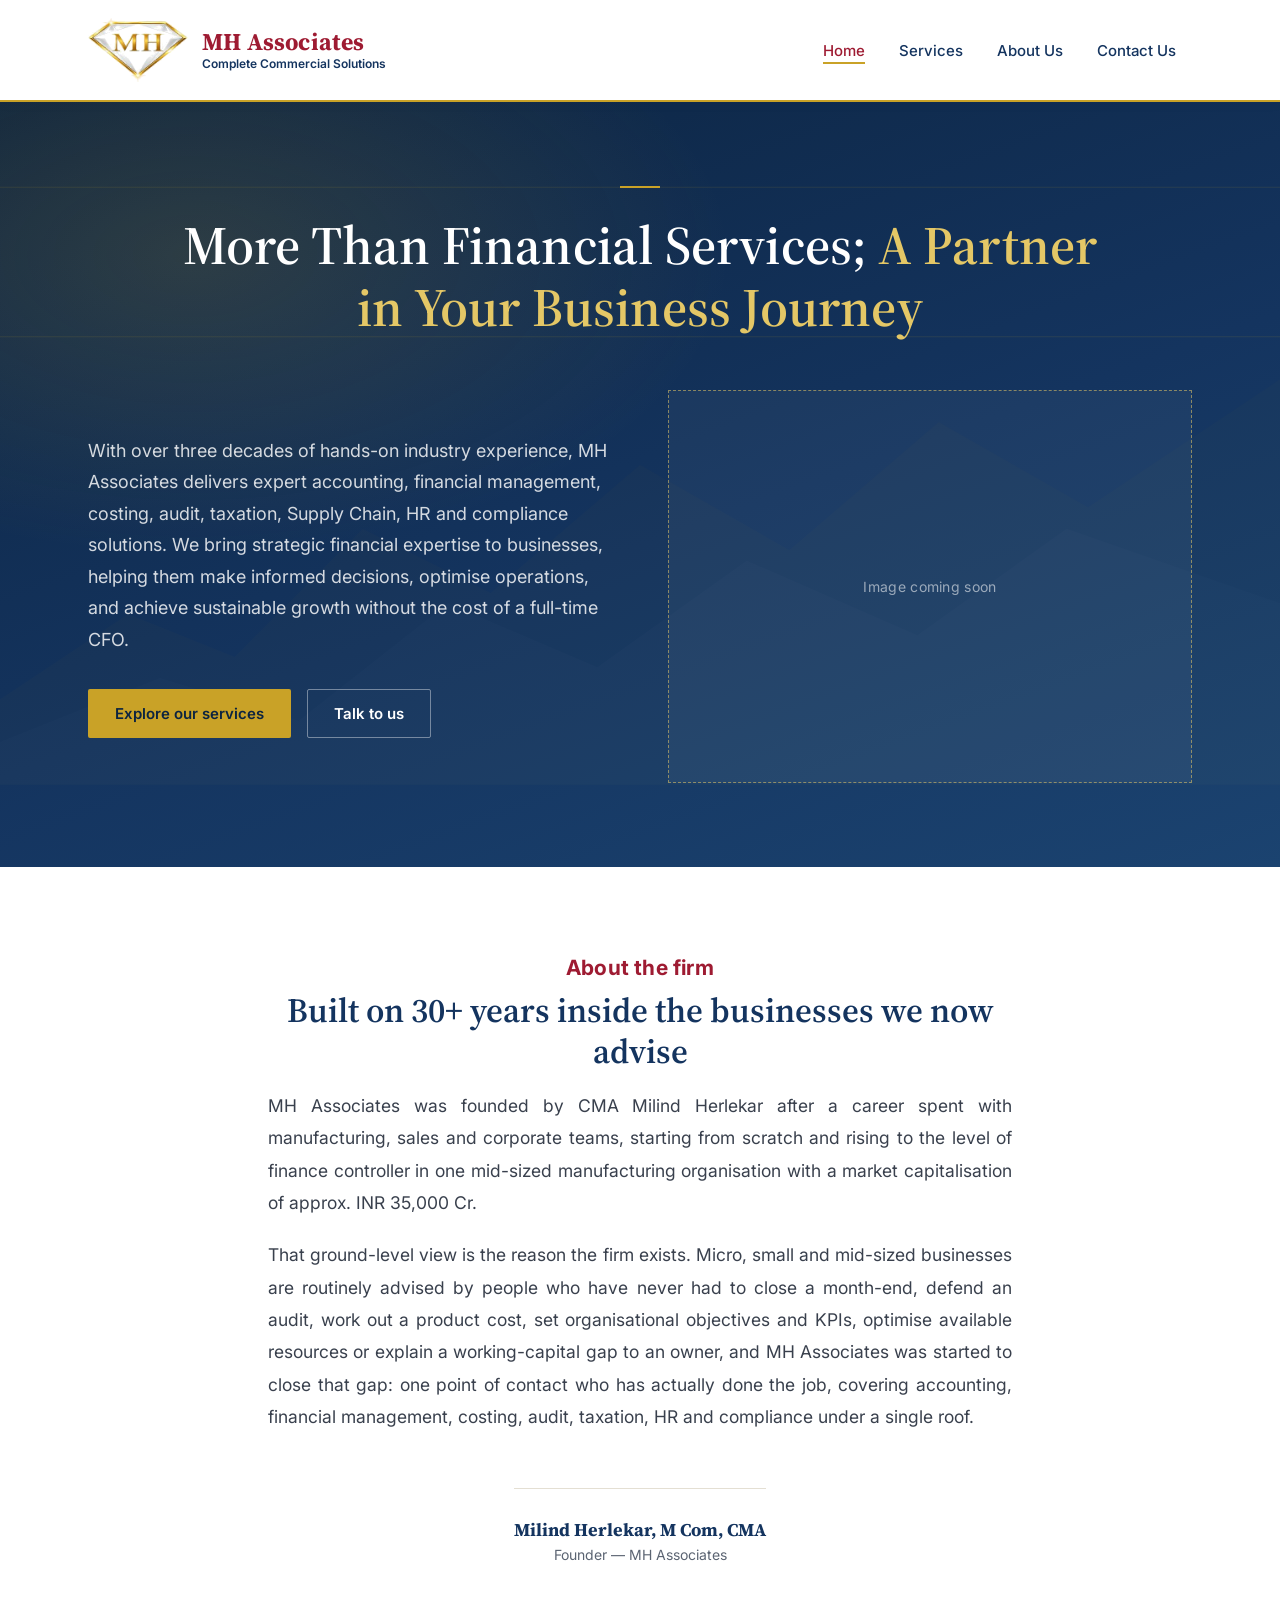
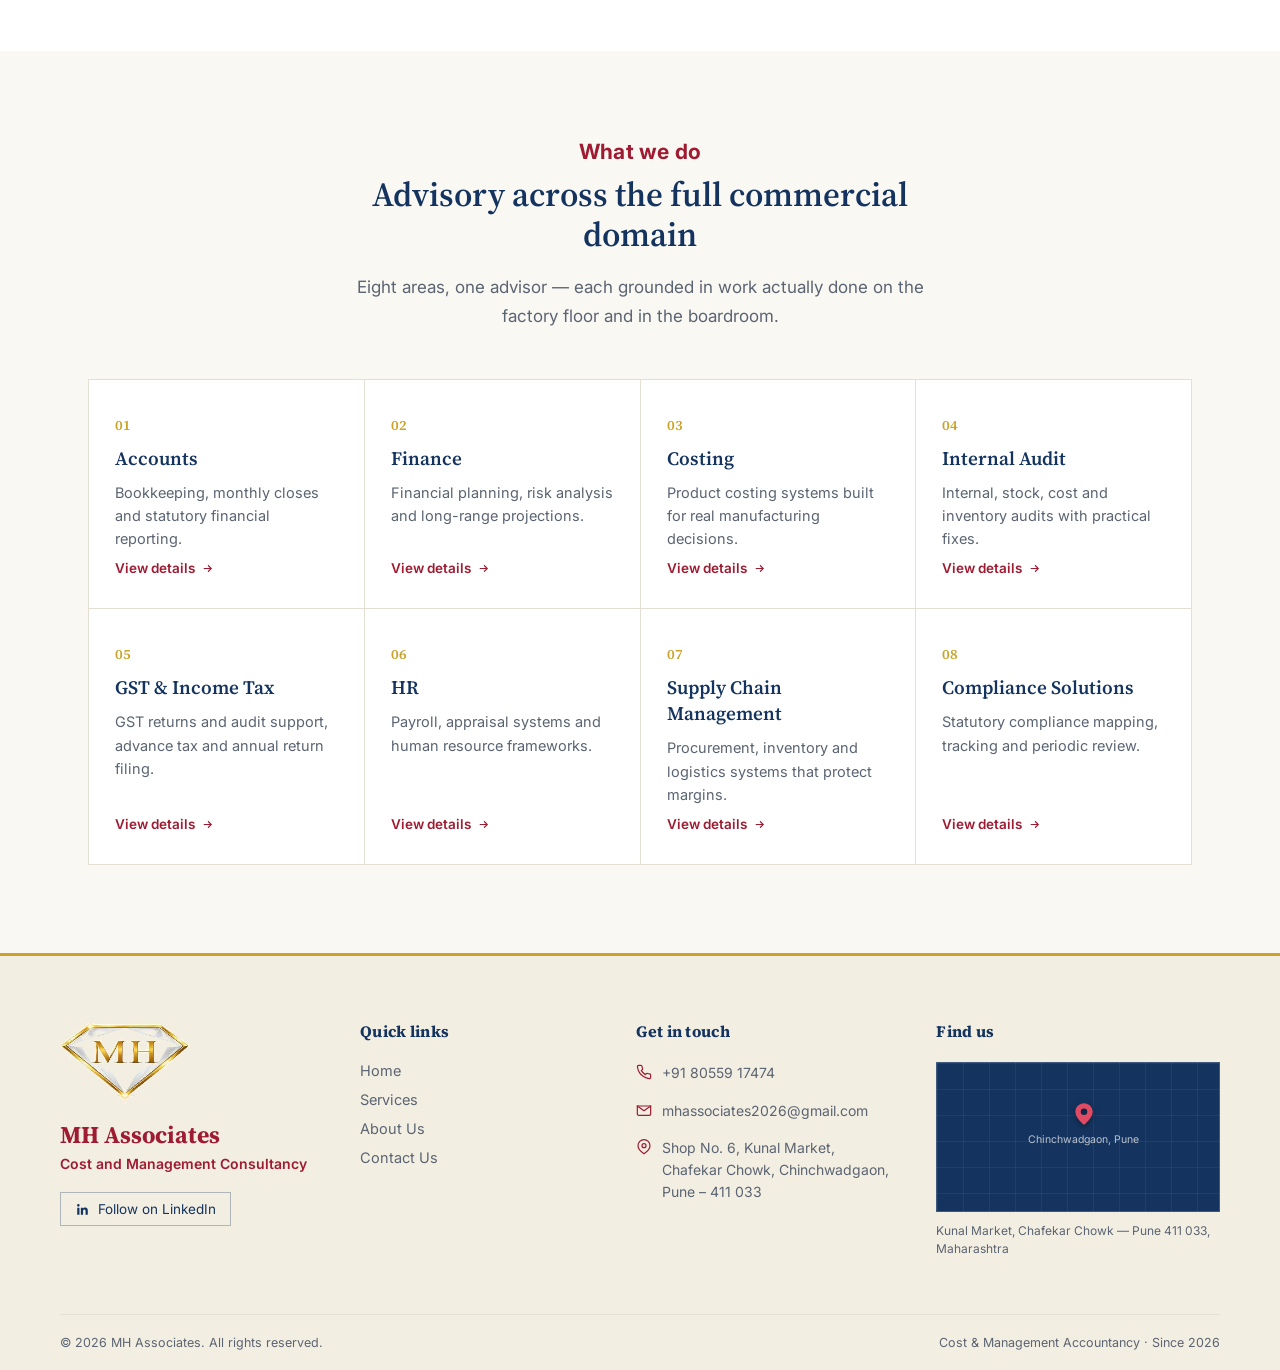
==== commit 96188b44: "changed tagline to complete commercial solutions" ====
--- a/index.html
+++ b/index.html
@@ -20,7 +20,7 @@
       <img class="brand-mark" src="images/logo.png" alt="MH Associates logo">
       <span class="brand-text">
         <span class="fname">MH Associates</span>
-        <span class="ftag">Cost and Management Consultant</span>
+        <span class="ftag">Complete Commercial Solutions</span>
       </span>
     </a>
     <button class="nav-toggle" id="navToggle" aria-label="Toggle navigation"><span></span></button>
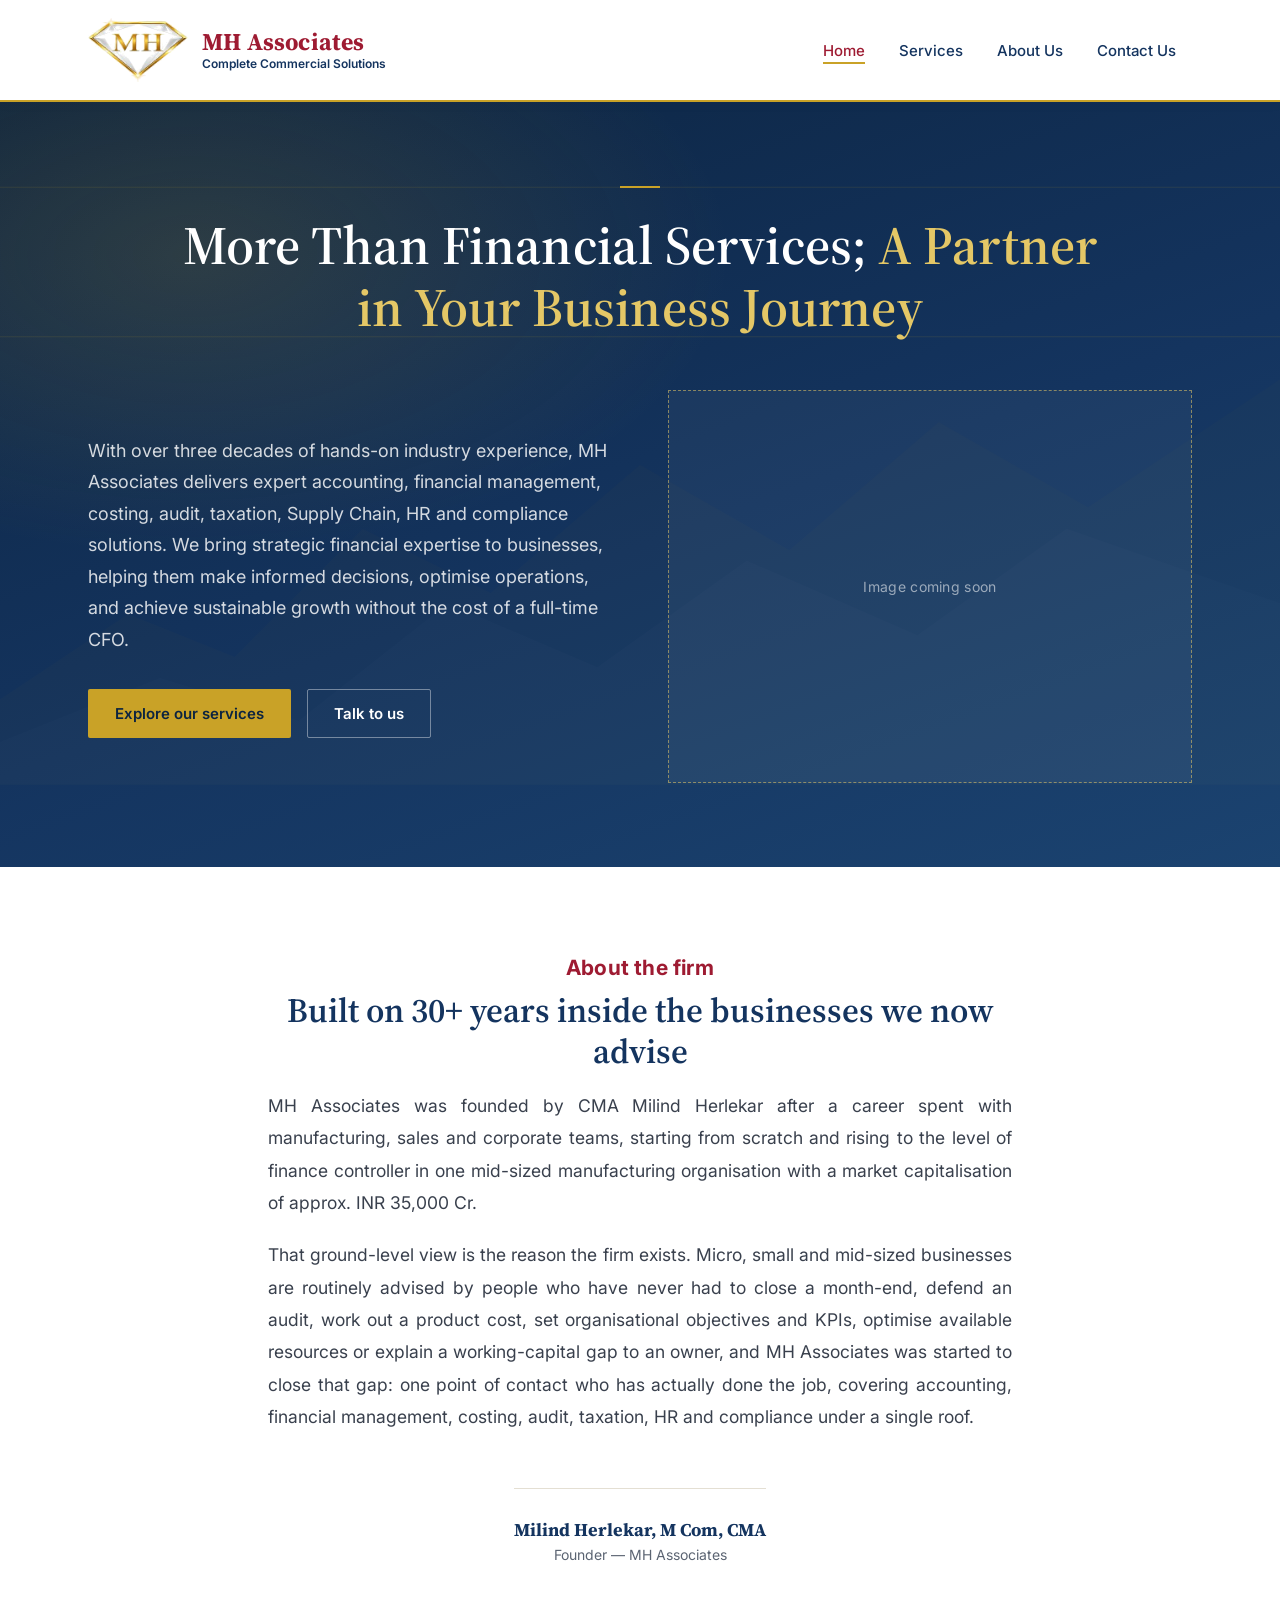
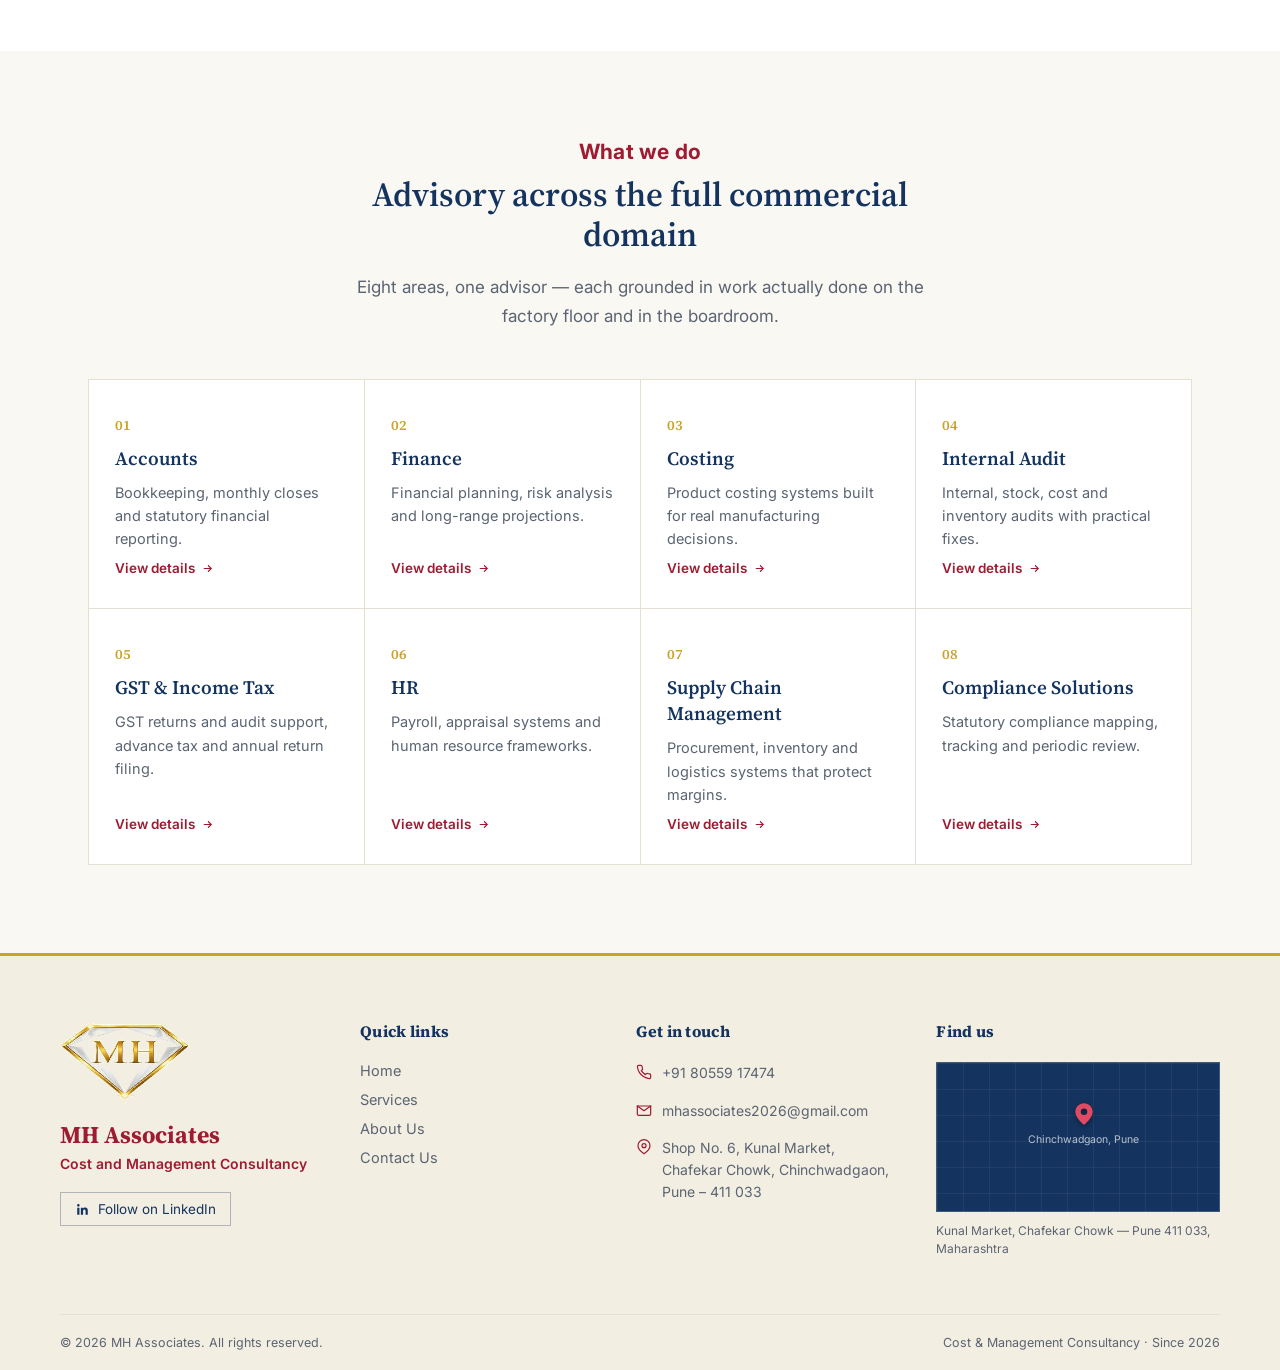
==== commit ae0f2d82: "changed footer to cost and management consultancy" ====
--- a/index.html
+++ b/index.html
@@ -157,7 +157,7 @@
   </div>
   <div class="container footer-bottom">
     <span>© <span id="year"></span> MH Associates. All rights reserved.</span>
-    <span>Cost &amp; Management Accountancy · Since 2026</span>
+    <span>Cost &amp; Management Consultancy · Since 2026</span>
   </div>
 </footer>
 
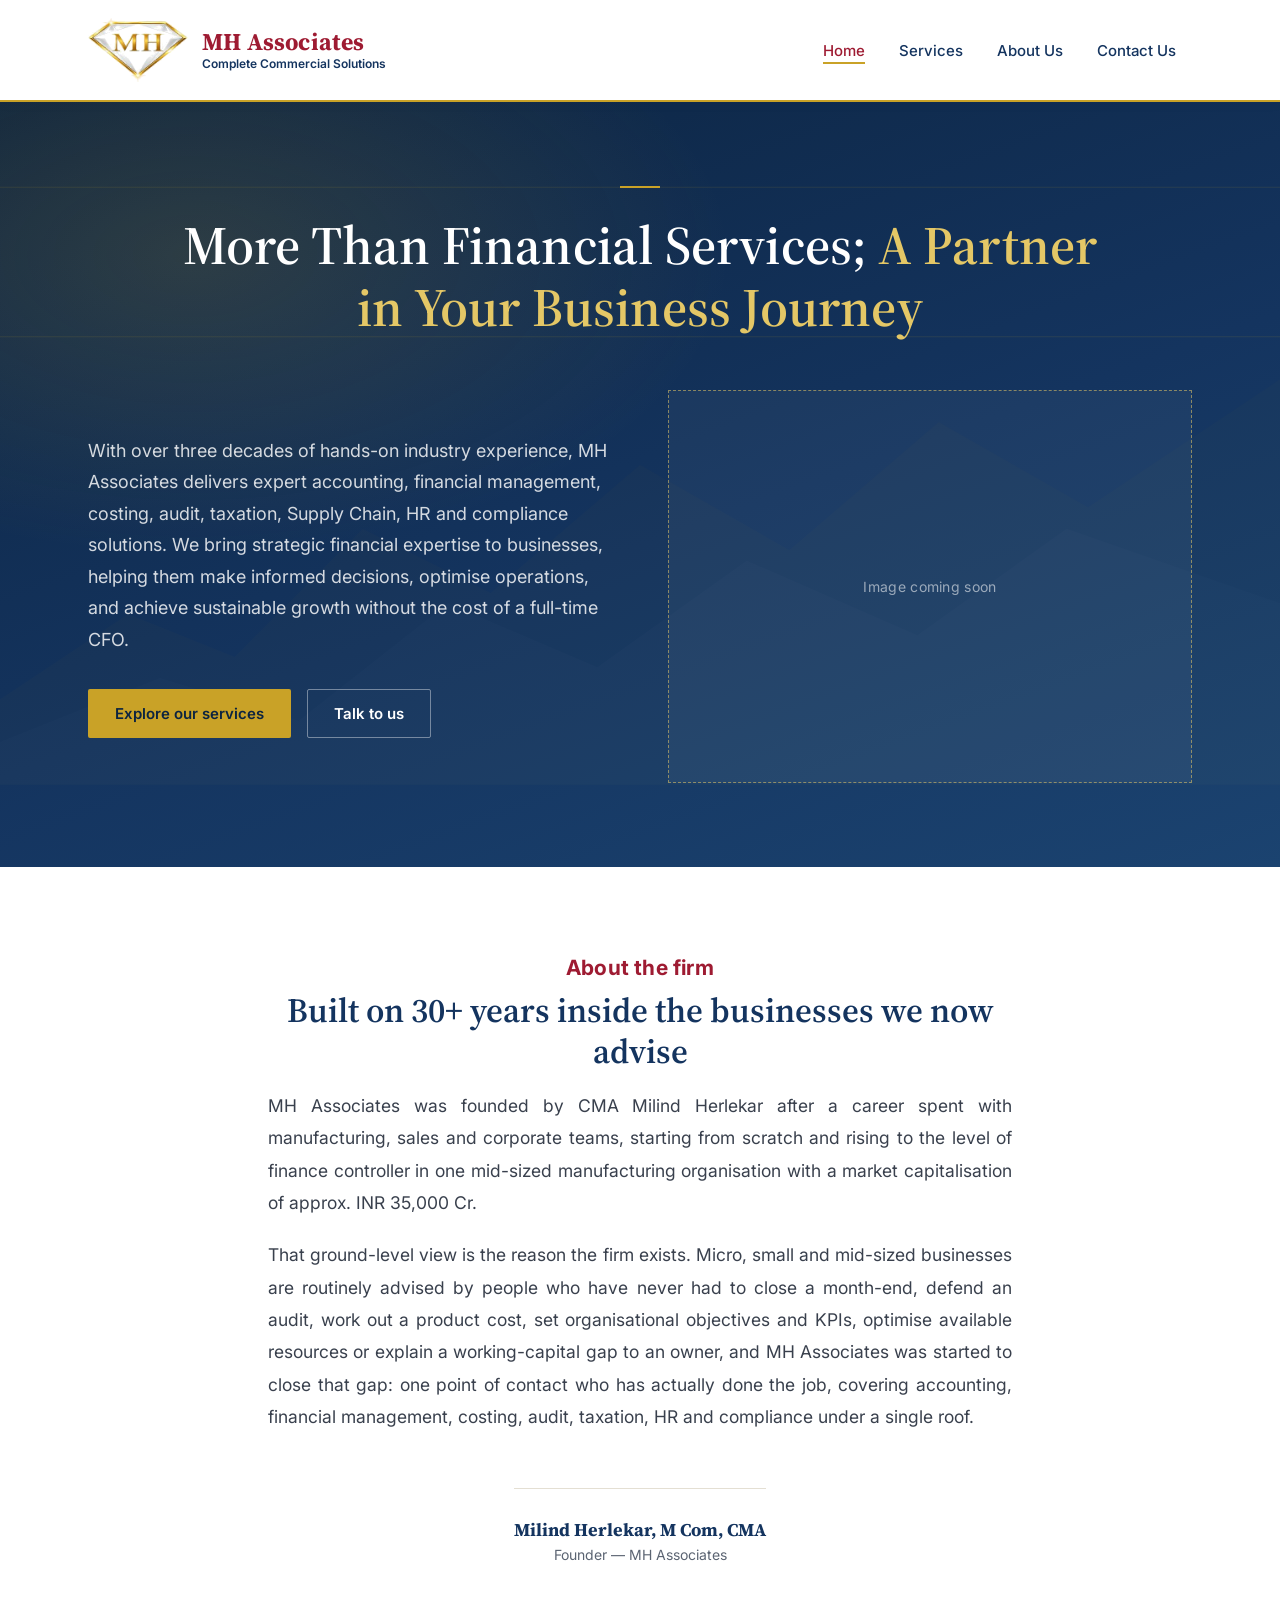
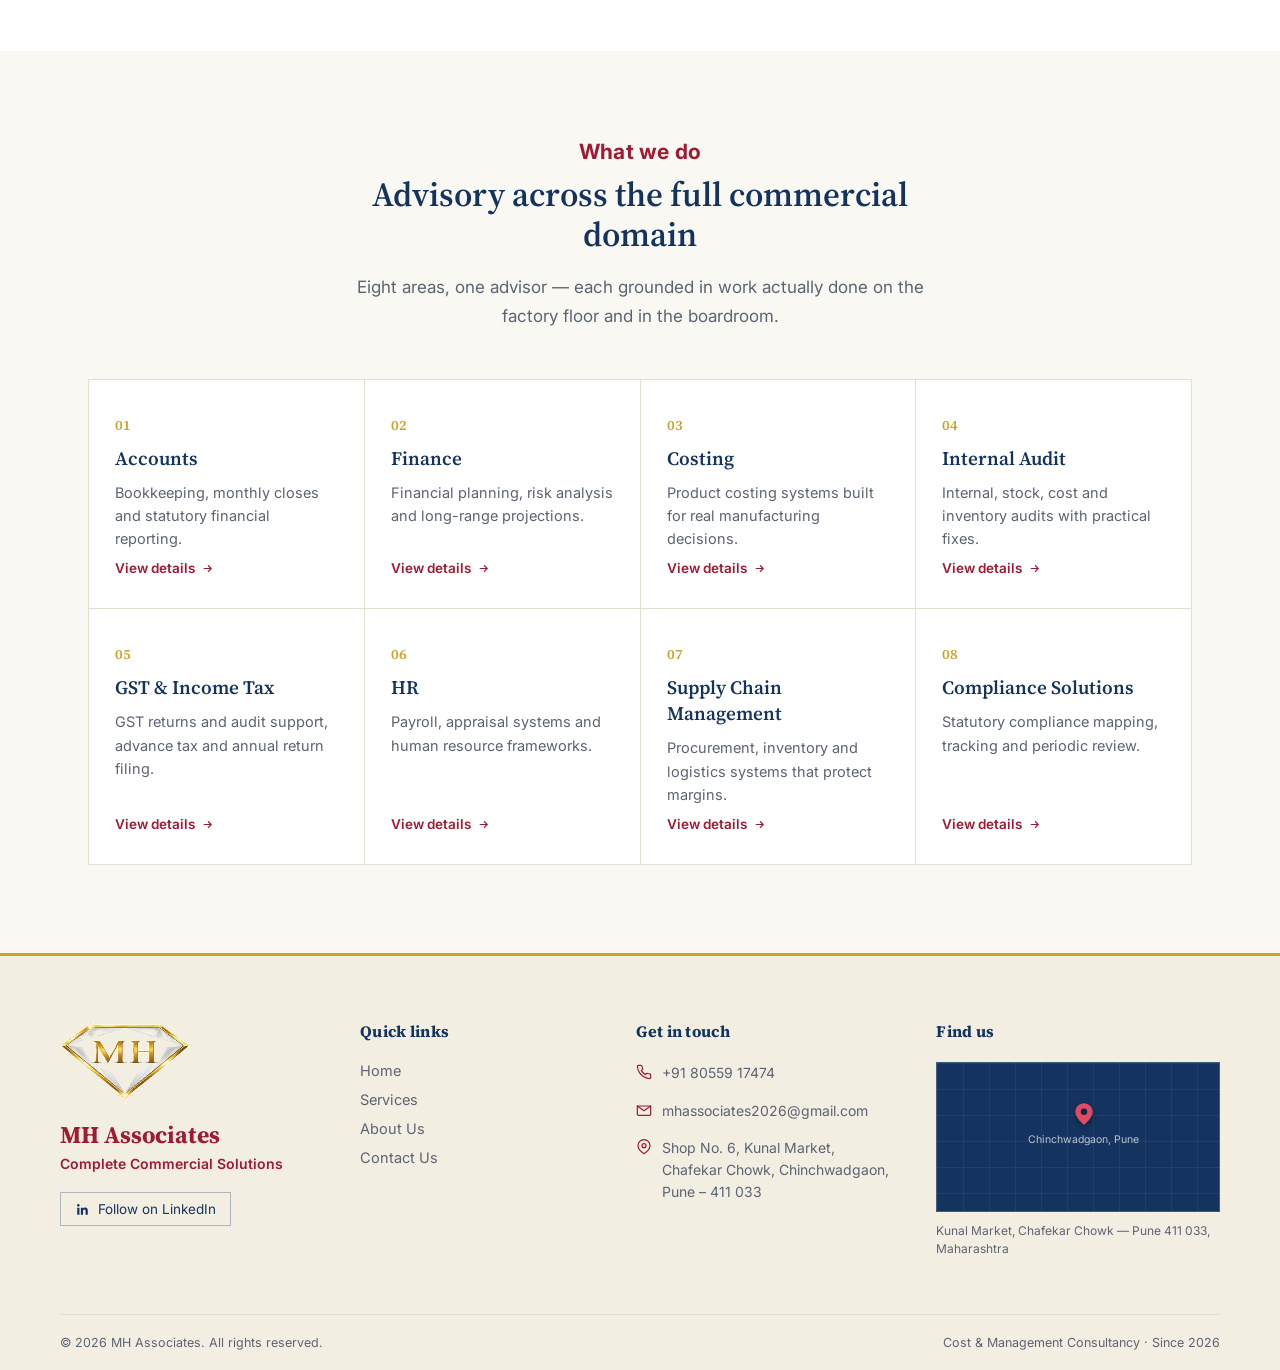
==== commit f4cb983f: "changed footer tagline" ====
--- a/index.html
+++ b/index.html
@@ -109,7 +109,7 @@
       <div>
         <img class="foot-brand-mark" src="images/logo.png" alt="MH Associates logo">
         <div class="foot-firm-name">MH Associates</div>
-        <div class="foot-firm-tag">Cost and Management Consultancy</div>
+        <div class="foot-firm-tag">Complete Commercial Solutions</div>
         <a href="https://www.linkedin.com" target="_blank" rel="noopener" class="li-link">
           <svg viewBox="0 0 24 24" fill="currentColor"><path d="M20.45 20.45h-3.55v-5.57c0-1.33-.02-3.04-1.85-3.04-1.86 0-2.15 1.45-2.15 2.95v5.66H9.35V9h3.41v1.56h.05c.48-.9 1.64-1.85 3.37-1.85 3.6 0 4.27 2.37 4.27 5.45v6.29zM5.34 7.43a2.06 2.06 0 1 1 0-4.12 2.06 2.06 0 0 1 0 4.12zM7.12 20.45H3.56V9h3.56v11.45z"/></svg>
           Follow on LinkedIn
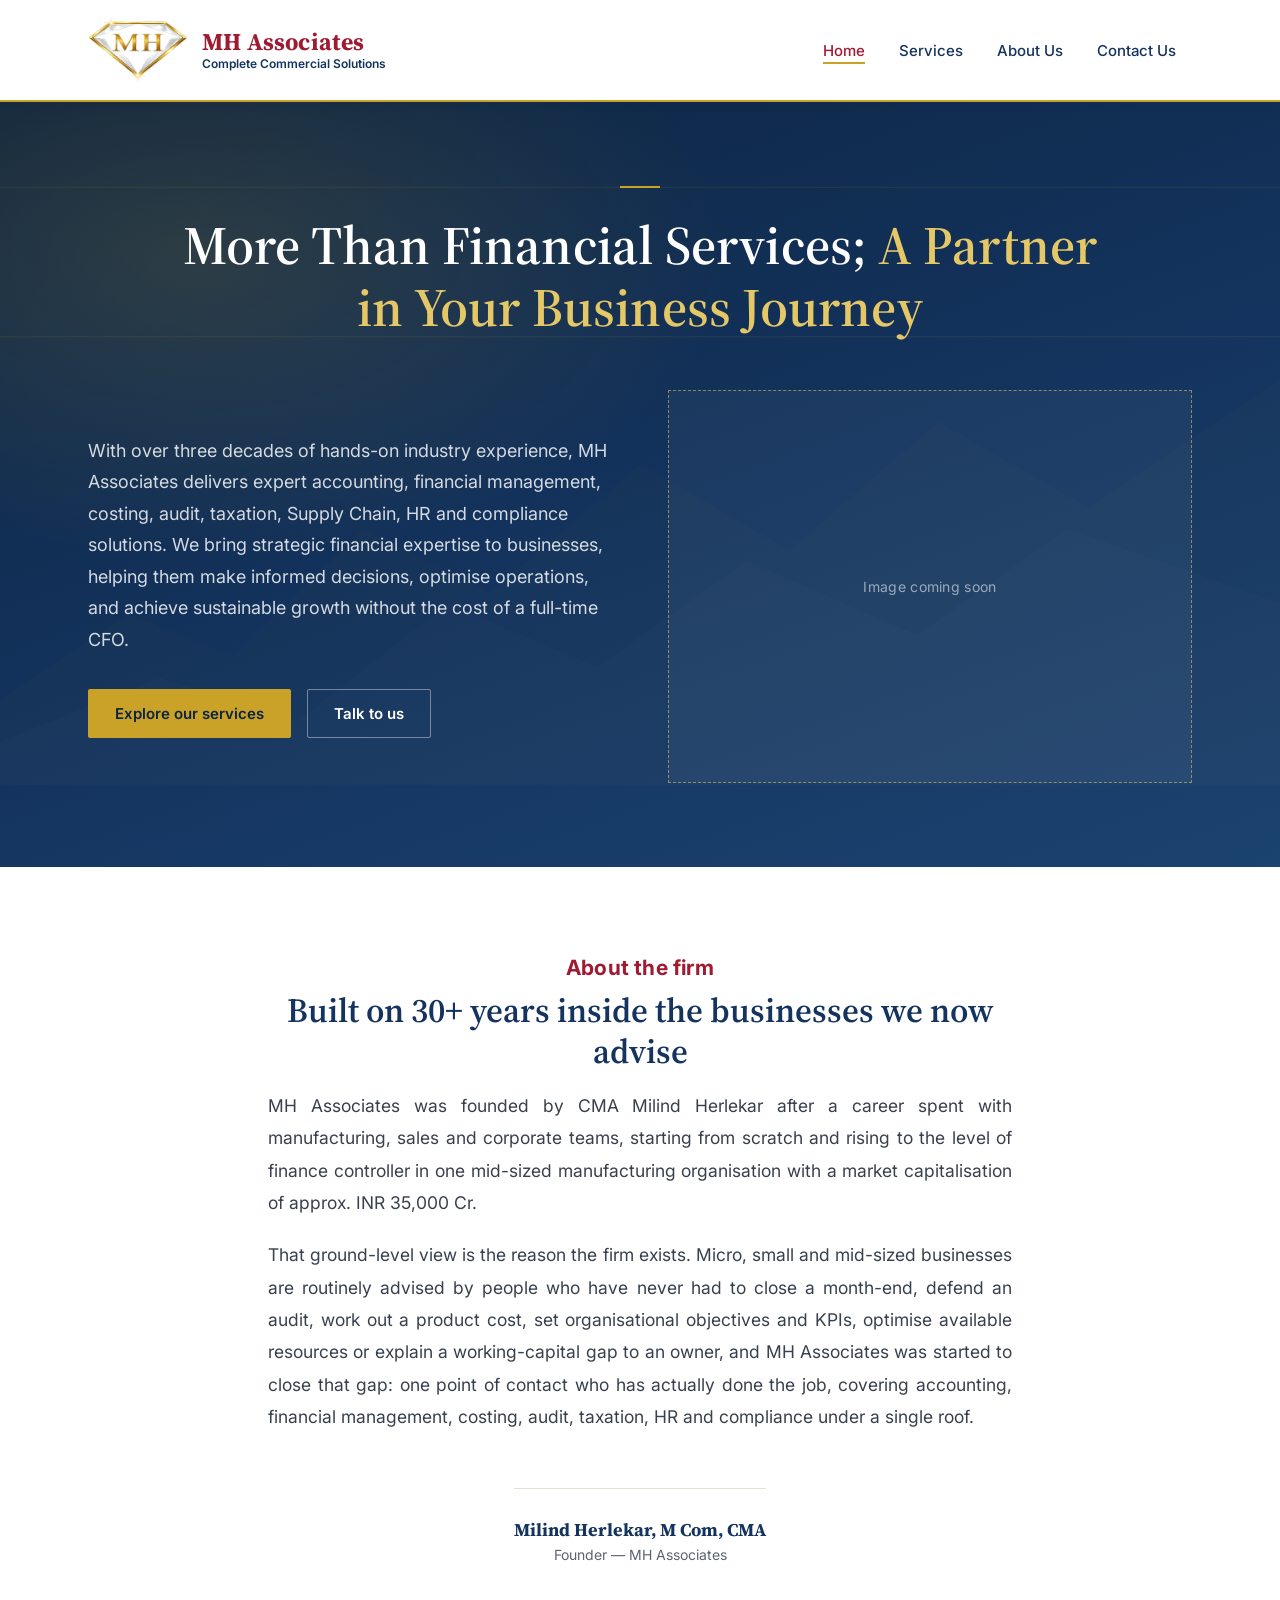
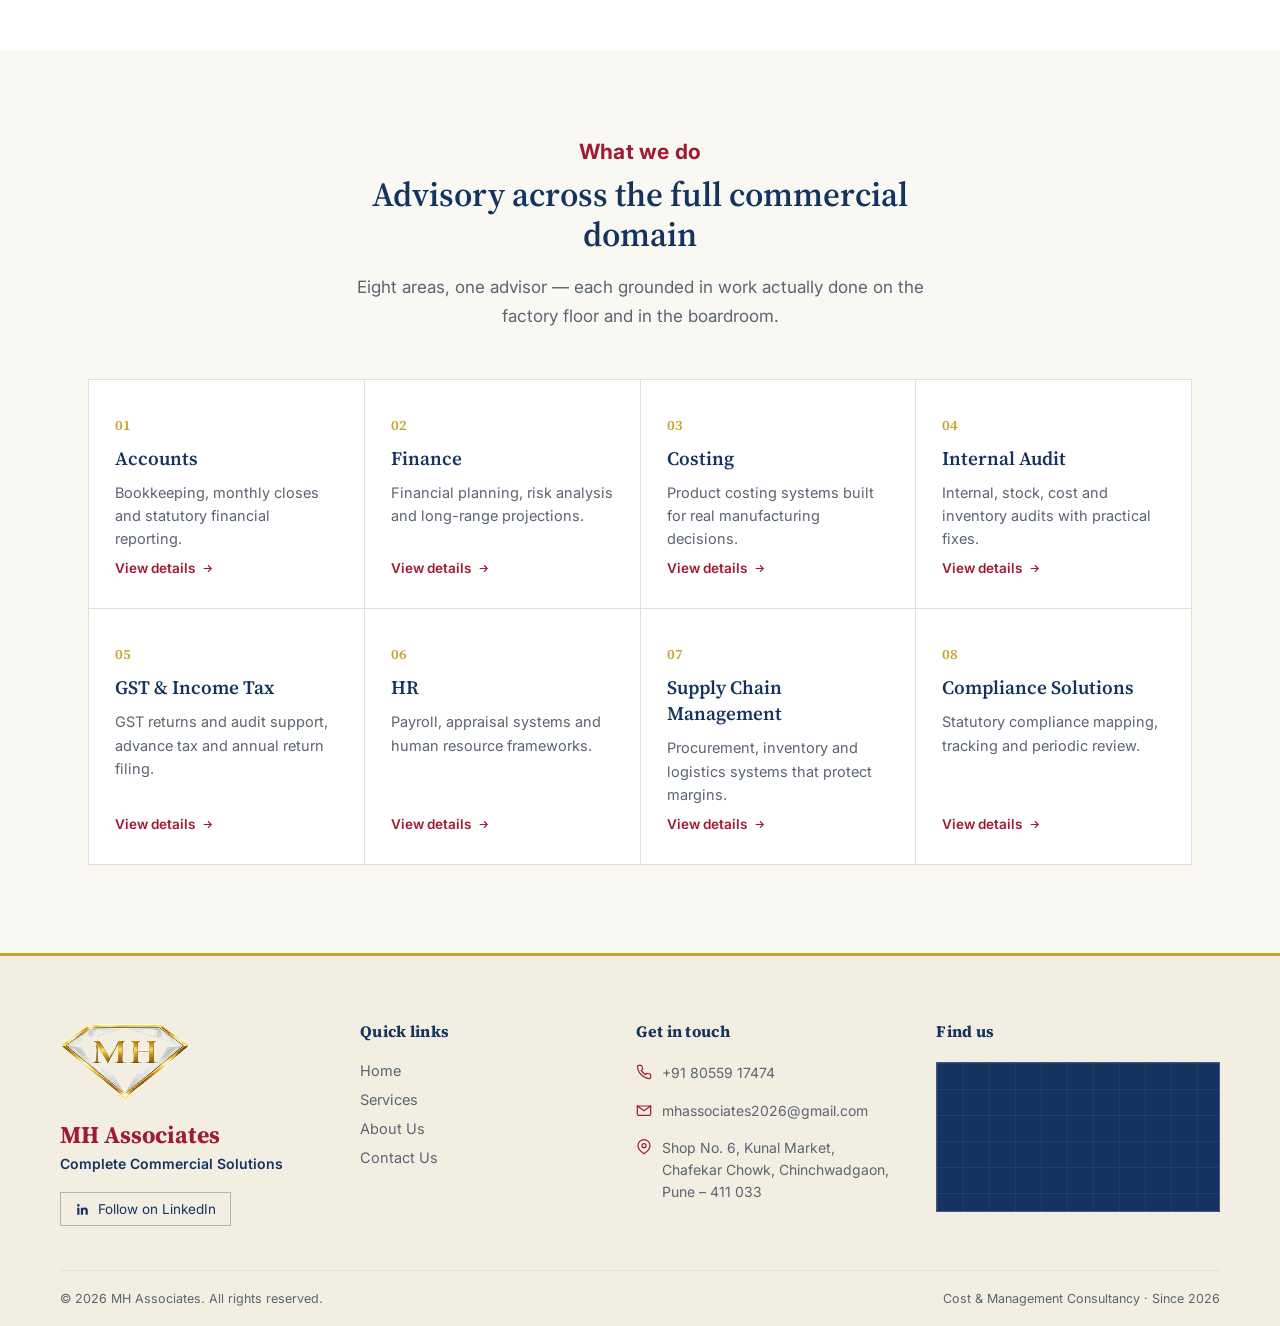
==== commit 1a8efe0c: "map" ====
--- a/index.html
+++ b/index.html
@@ -143,15 +143,11 @@
       </div>
 
       <div>
-        <h5>Find us</h5>
+      <h5>Find us</h5>
         <div class="foot-map">
-          <div class="pin">
-            <svg viewBox="0 0 24 24" fill="currentColor"><path d="M12 2C7.6 2 4 5.6 4 10c0 6 8 12 8 12s8-6 8-12c0-4.4-3.6-8-8-8zm0 11a3 3 0 1 1 0-6 3 3 0 0 1 0 6z"/></svg>
-            <div class="pin-label">Chinchwadgaon, Pune</div>
-          </div>
+          <iframe src="https://www.google.com/maps/embed?pb=!1m18!1m12!1m3!1d3780.779037573955!2d73.77891617465461!3d18.62900576585404!2m3!1f0!2f0!3f0!3m2!1i1024!2i768!4f13.1!3m3!1m2!1s0x3bc2b9baf298cfd9%3A0xaf7fdc35860d07e9!2sKunal%20Market!5e0!3m2!1sen!2sin!4v1794494662216!5m2!1sen!2sin" width="100%" height="150" style="border:0; display:block;" title="MH Associates location on Google Maps" allowfullscreen="" loading="lazy" referrerpolicy="strict-origin-when-cross-origin"></iframe>
         </div>
-        <p class="foot-map-caption">Kunal Market, Chafekar Chowk — Pune 411 033, Maharashtra</p>
-      </div>
+    </div>
 
     </div>
   </div>
--- a/css/style.css
+++ b/css/style.css
@@ -323,7 +323,7 @@
 }
 .foot-brand-mark{width:130px; height:auto; margin-bottom:14px; object-fit:contain;}
 .foot-firm-name{font-family:var(--serif); font-size:24px; color:var(--red); font-weight:700; margin-bottom:4px;}
-.foot-firm-tag{font-size:14px; color:var(--red); font-weight:600; margin-bottom:20px;}
+.foot-firm-tag{font-size:14px; color:var(--navy); font-weight:600; margin-bottom:20px;}
 .li-link{
   display:inline-flex; align-items:center; gap:8px; font-size:13.5px; color:var(--navy);
   border:1px solid rgba(20,52,95,.3); padding:8px 14px; transition:all .18s ease;
